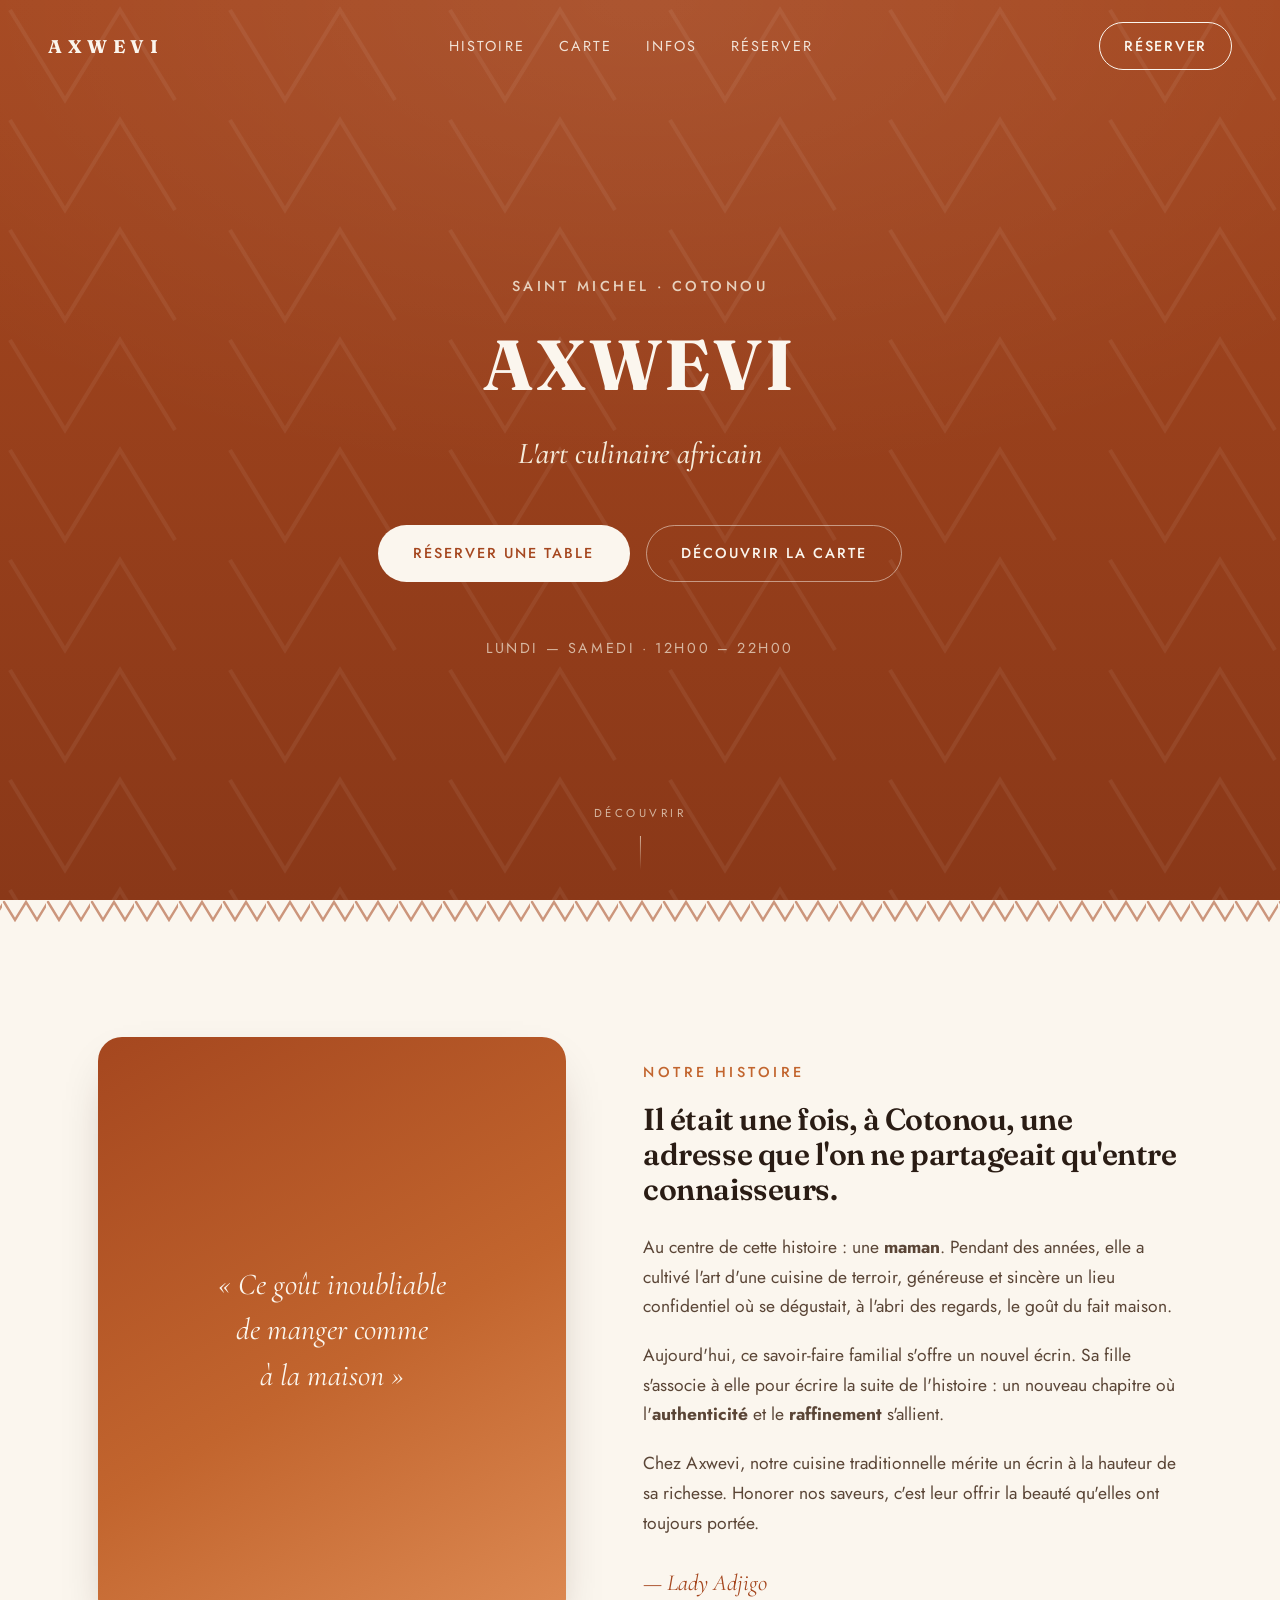
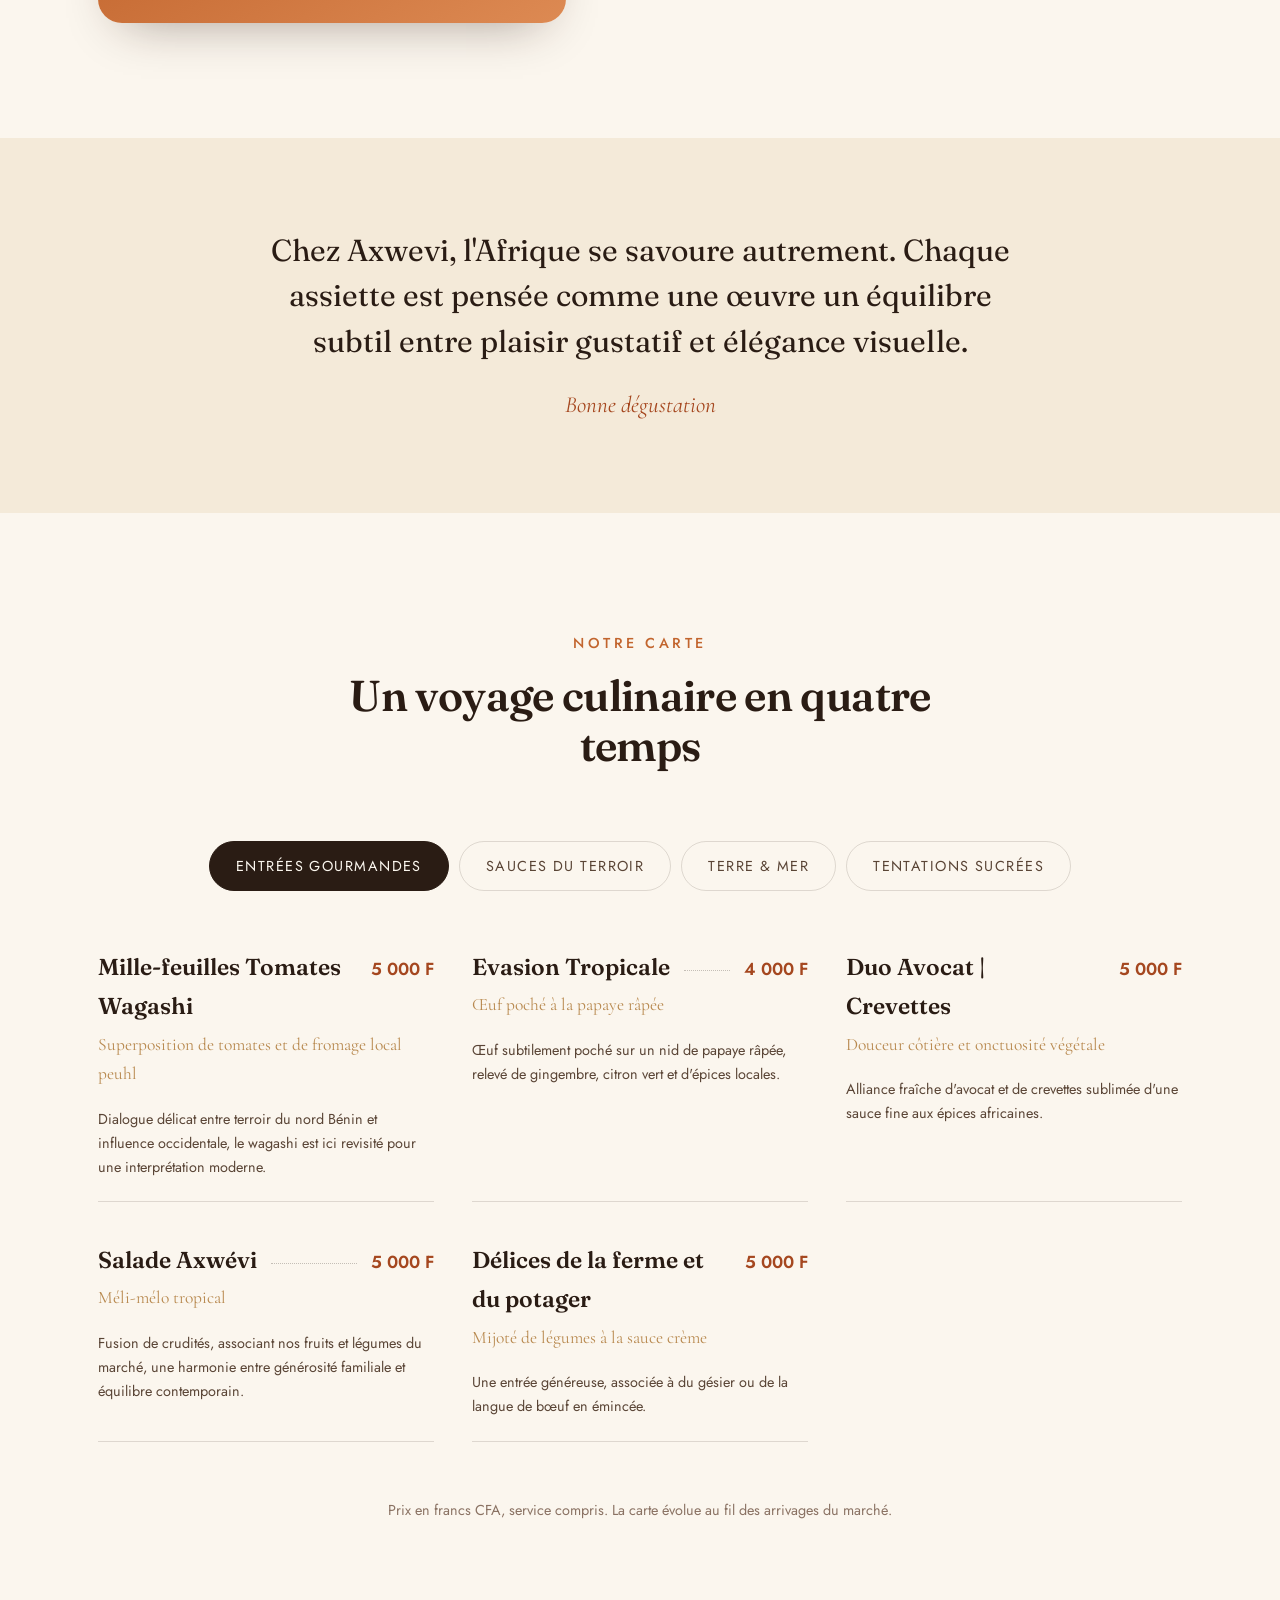
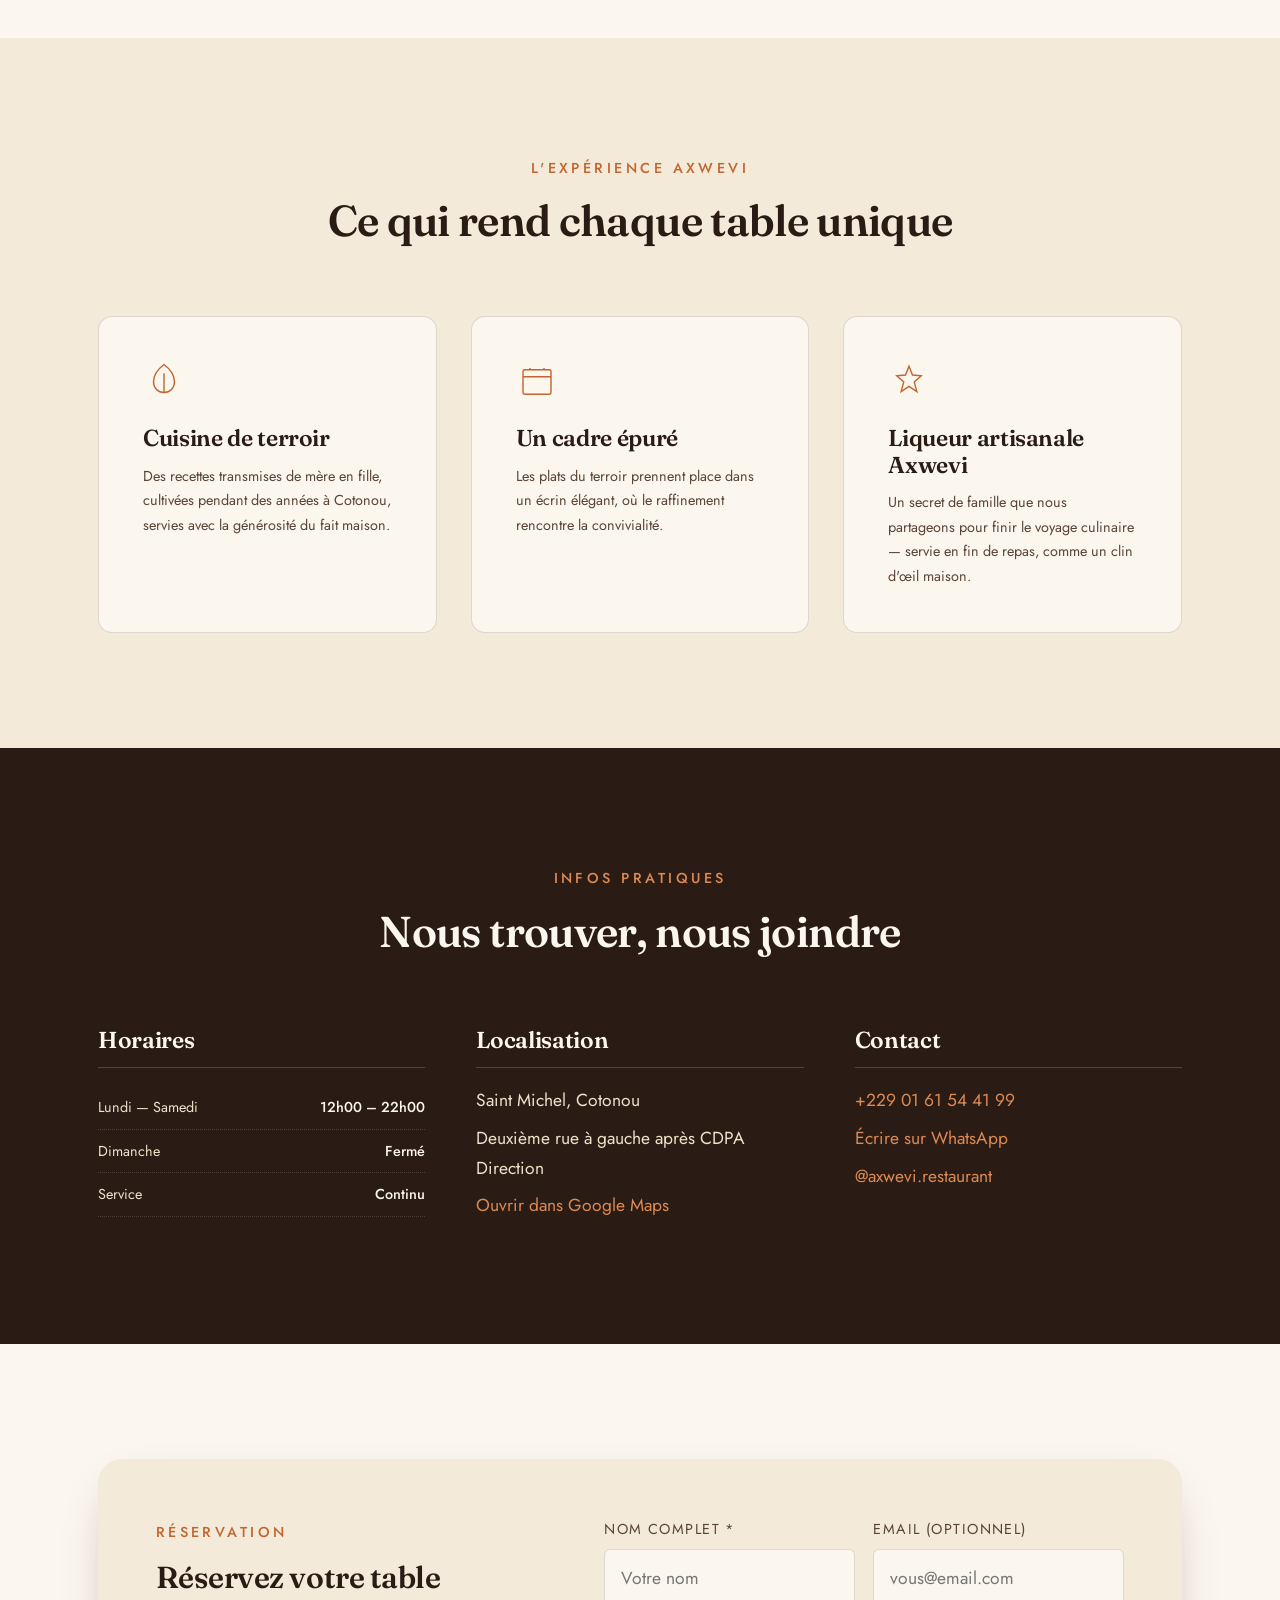
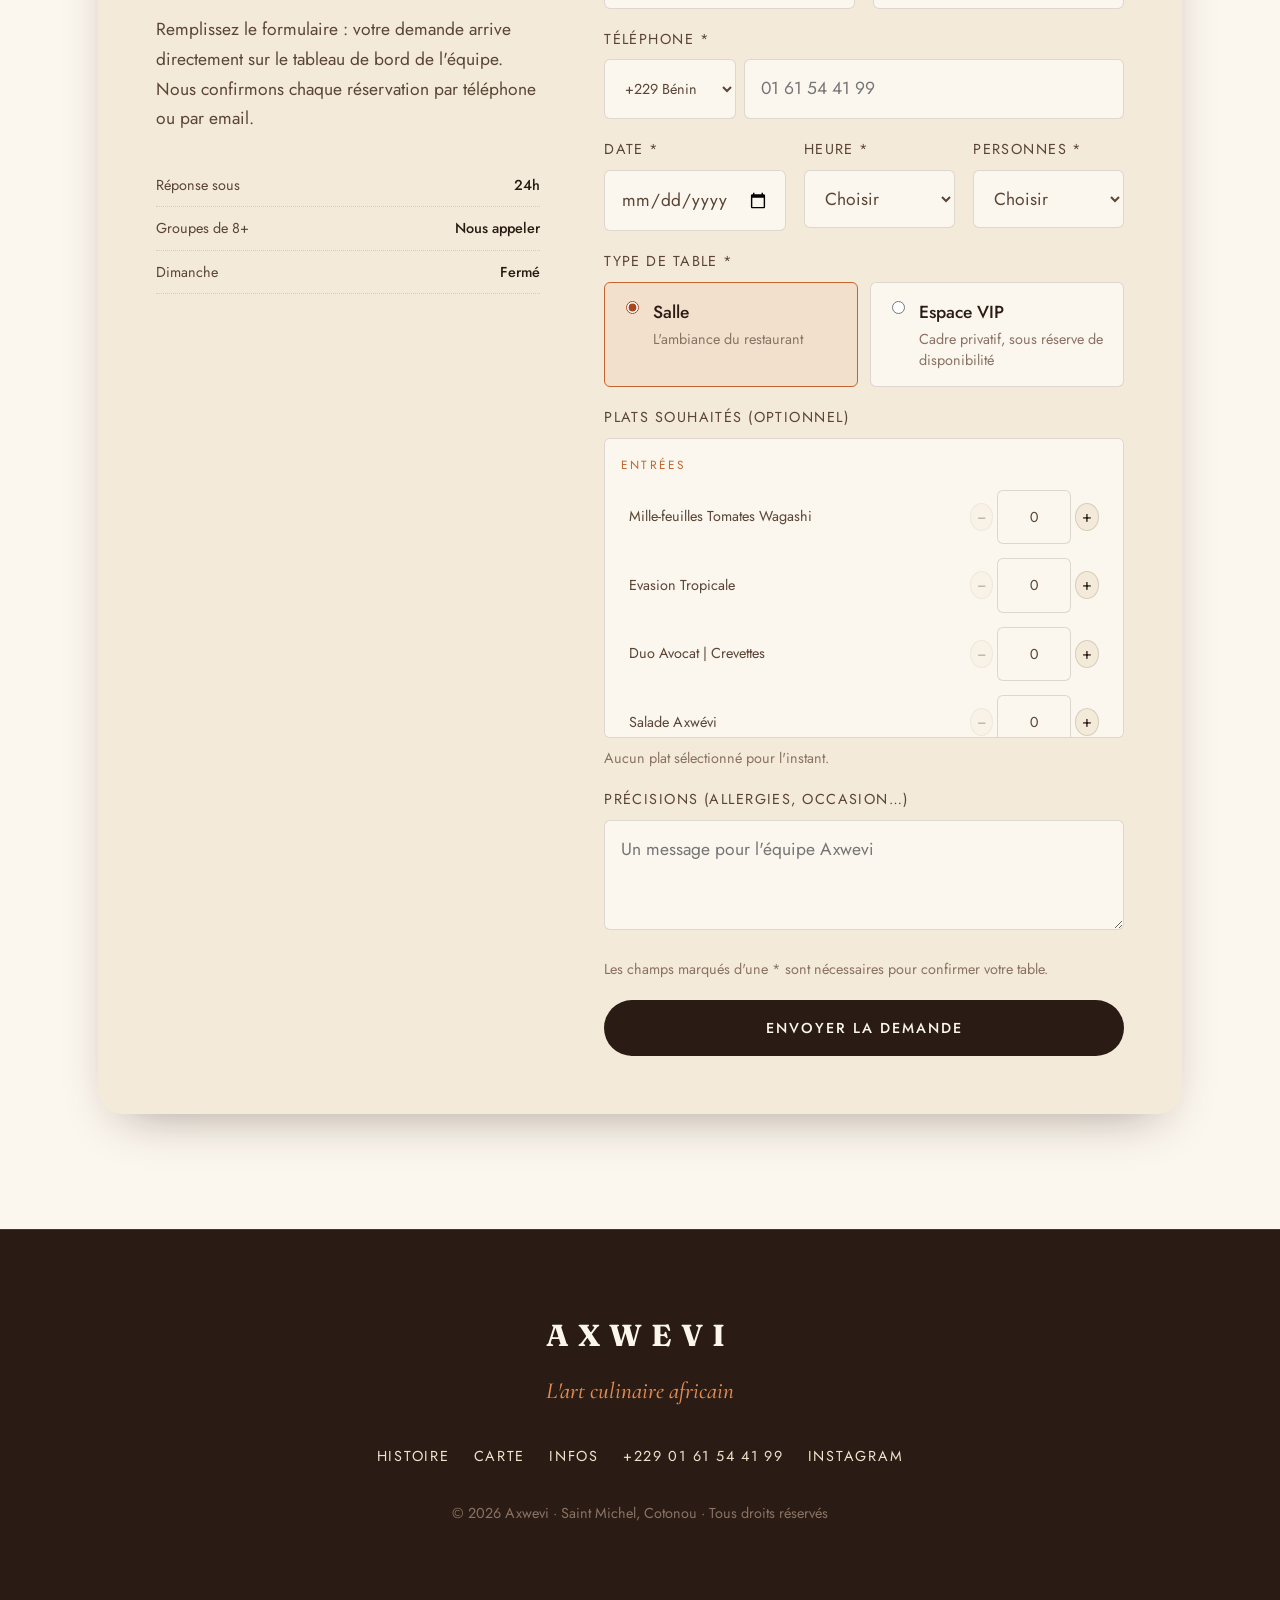
==== index.html @ 0f414a46 "Met le telephone en evidence sur chaque fiche Le numero etait une cellule parmi six dans la grille d" ====
<!DOCTYPE html>
<html lang="fr">
<head>
<meta charset="UTF-8">
<meta name="viewport" content="width=device-width, initial-scale=1">

<title>AXWEVI — L'art culinaire africain | Restaurant à Cotonou</title>
<meta name="description" content="AXWEVI, restaurant à Saint Michel, Cotonou. Cuisine traditionnelle béninoise revisitée dans un écrin épuré et élégant. Réservez votre table en ligne.">
<meta name="theme-color" content="#a5471f">
<link rel="canonical" href="https://madboy229.github.io/Axwevi/">

<!-- Partage sur les réseaux et messageries -->
<meta property="og:type" content="restaurant">
<meta property="og:locale" content="fr_FR">
<meta property="og:site_name" content="Axwevi">
<meta property="og:title" content="AXWEVI — L'art culinaire africain">
<meta property="og:description" content="Cuisine traditionnelle béninoise revisitée. Saint Michel, Cotonou. Réservez votre table.">
<meta property="og:url" content="https://madboy229.github.io/Axwevi/">
<meta name="twitter:card" content="summary_large_image">

<link rel="icon" href="data:image/svg+xml,<svg xmlns='http://www.w3.org/2000/svg' viewBox='0 0 32 32'><rect width='32' height='32' rx='7' fill='%23a5471f'/><text x='16' y='23' font-family='Georgia,serif' font-size='19' font-weight='700' fill='%23f4ead9' text-anchor='middle'>A</text></svg>">

<link rel="preconnect" href="https://fonts.googleapis.com">
<link rel="preconnect" href="https://fonts.gstatic.com" crossorigin>
<link href="https://fonts.googleapis.com/css2?family=Fraunces:ital,opsz,wght@0,9..144,400;0,9..144,500;0,9..144,600;0,9..144,700;1,9..144,500&family=Cormorant+Garamond:ital,wght@1,500&family=Jost:wght@400;500;600&display=swap" rel="stylesheet">

<link rel="stylesheet" href="assets/css/tokens.css?v=20260924c">
<link rel="stylesheet" href="assets/css/site.css?v=20260924c">

<!-- Fiche établissement pour Google -->
<script type="application/ld+json">
{
  "@context": "https://schema.org",
  "@type": "Restaurant",
  "name": "Axwevi",
  "description": "Cuisine traditionnelle béninoise revisitée dans un écrin épuré et élégant.",
  "servesCuisine": ["Béninoise", "Africaine"],
  "priceRange": "2000-10000 XOF",
  "currenciesAccepted": "XOF",
  "address": {
    "@type": "PostalAddress",
    "streetAddress": "Saint Michel, deuxième rue à gauche après CDPA Direction",
    "addressLocality": "Cotonou",
    "addressCountry": "BJ"
  },
  "geo": {
    "@type": "GeoCoordinates",
    "latitude": 6.3694004,
    "longitude": 2.4228921
  },
  "hasMap": "https://www.google.com/maps/place/Axwevi/@6.3694004,2.4228921,17z",
  "telephone": "+2290161544199",
  "url": "https://madboy229.github.io/Axwevi/",
  "sameAs": ["https://www.instagram.com/axwevi.restaurant/"],
  "openingHoursSpecification": [{
    "@type": "OpeningHoursSpecification",
    "dayOfWeek": ["Monday", "Tuesday", "Wednesday", "Thursday", "Friday", "Saturday"],
    "opens": "12:00",
    "closes": "22:00"
  }],
  "acceptsReservations": "True"
}
</script>
</head>
<body>

<a class="skip-link" href="#main">Aller au contenu</a>

<nav class="nav" id="nav">
  <a class="nav__mark" href="#top" aria-label="Axwevi, retour en haut">AXWEVI</a>

  <ul class="nav__links" id="navLinks">
    <li><a href="#histoire">Histoire</a></li>
    <li><a href="#menu">Carte</a></li>
    <li><a href="#infos">Infos</a></li>
    <li><a href="#reserver">Réserver</a></li>
  </ul>

  <a class="btn nav__cta" href="#reserver">Réserver</a>

  <button class="nav__burger" id="navBurger" type="button"
          aria-expanded="false" aria-controls="navLinks" aria-label="Ouvrir le menu">
    <span></span>
  </button>

  <!-- Voile : toucher à côté du menu le referme -->
  <div class="nav__scrim" id="navScrim"></div>
</nav>

<header class="hero" id="top">
  <p class="eyebrow hero__eyebrow">Saint Michel · Cotonou</p>
  <h1 class="hero__title">Axwevi</h1>
  <p class="hero__tagline script">L'art culinaire africain</p>

  <div class="hero__cta-row">
    <a href="#reserver" class="btn btn--solid">Réserver une table</a>
    <a href="#menu" class="btn btn--ghost">Découvrir la carte</a>
  </div>

  <p class="hero__meta">Lundi — Samedi · 12h00 – 22h00</p>
  <div class="hero__scroll" aria-hidden="true">Découvrir</div>
</header>

<div class="motif" aria-hidden="true"></div>

<main id="main">

  <!-- ====================== HISTOIRE ====================== -->
  <section class="story" id="histoire">
    <div class="wrap">
      <div class="story__grid">
        <div class="story__mark reveal">
          <span>« Ce goût inoubliable<br>de manger comme<br>à la maison »</span>
        </div>
        <div class="story__text reveal">
          <p class="eyebrow">Notre histoire</p>
          <h2>Il était une fois, à Cotonou, une adresse que l'on ne partageait qu'entre connaisseurs.</h2>
          <p>Au centre de cette histoire : une <strong>maman</strong>. Pendant des années, elle a cultivé l'art d'une cuisine de terroir, généreuse et sincère un lieu confidentiel où se dégustait, à l'abri des regards, le goût du fait maison.</p>
          <p>Aujourd'hui, ce savoir-faire familial s'offre un nouvel écrin. Sa fille s'associe à elle pour écrire la suite de l'histoire : un nouveau chapitre où l'<strong>authenticité</strong> et le <strong>raffinement</strong> s'allient.</p>
          <p>Chez Axwevi, notre cuisine traditionnelle mérite un écrin à la hauteur de sa richesse. Honorer nos saveurs, c'est leur offrir la beauté qu'elles ont toujours portée.</p>
          <p class="story__sign">— Lady Adjigo</p>
        </div>
      </div>
    </div>
  </section>

  <!-- ====================== CITATION ====================== -->
  <div class="quote">
    <div class="wrap">
      <blockquote class="reveal">
        Chez Axwevi, l'Afrique se savoure autrement. Chaque assiette est pensée comme une œuvre un équilibre subtil entre plaisir gustatif et élégance visuelle.
        <cite>Bonne dégustation</cite>
      </blockquote>
    </div>
  </div>

  <!-- ====================== CARTE ====================== -->
  <section class="menu" id="menu">
    <div class="wrap">
      <div class="section-head reveal">
        <span class="eyebrow">Notre carte</span>
        <h2>Un voyage culinaire en quatre temps</h2>
      </div>

      <div class="tabs" role="tablist" aria-label="Catégories de la carte">
        <button class="tab" role="tab" id="tab-entrees" type="button"
                aria-controls="panel-entrees" aria-selected="true">Entrées gourmandes</button>
        <button class="tab" role="tab" id="tab-sauces" type="button"
                aria-controls="panel-sauces" aria-selected="false" tabindex="-1">Sauces du terroir</button>
        <button class="tab" role="tab" id="tab-terre-mer" type="button"
                aria-controls="panel-terre-mer" aria-selected="false" tabindex="-1">Terre &amp; Mer</button>
        <button class="tab" role="tab" id="tab-desserts" type="button"
                aria-controls="panel-desserts" aria-selected="false" tabindex="-1">Tentations sucrées</button>
      </div>

      <!-- Entrées -->
      <div class="menu-panel" id="panel-entrees" role="tabpanel"
           aria-labelledby="tab-entrees" data-category="Entrées" tabindex="0">
        <div class="dish-list">
          <article class="dish">
            <div class="dish__head">
              <span class="dish__name">Mille-feuilles Tomates Wagashi</span>
              <span class="dish__dots" aria-hidden="true"></span>
              <span class="dish__price">5 000 F</span>
            </div>
            <p class="dish__sub">Superposition de tomates et de fromage local peuhl</p>
            <p class="dish__desc">Dialogue délicat entre terroir du nord Bénin et influence occidentale, le wagashi est ici revisité pour une interprétation moderne.</p>
          </article>

          <article class="dish">
            <div class="dish__head">
              <span class="dish__name">Evasion Tropicale</span>
              <span class="dish__dots" aria-hidden="true"></span>
              <span class="dish__price">4 000 F</span>
            </div>
            <p class="dish__sub">Œuf poché à la papaye râpée</p>
            <p class="dish__desc">Œuf subtilement poché sur un nid de papaye râpée, relevé de gingembre, citron vert et d'épices locales.</p>
          </article>

          <article class="dish">
            <div class="dish__head">
              <span class="dish__name">Duo Avocat | Crevettes</span>
              <span class="dish__dots" aria-hidden="true"></span>
              <span class="dish__price">5 000 F</span>
            </div>
            <p class="dish__sub">Douceur côtière et onctuosité végétale</p>
            <p class="dish__desc">Alliance fraîche d'avocat et de crevettes sublimée d'une sauce fine aux épices africaines.</p>
          </article>

          <article class="dish">
            <div class="dish__head">
              <span class="dish__name">Salade Axwévi</span>
              <span class="dish__dots" aria-hidden="true"></span>
              <span class="dish__price">5 000 F</span>
            </div>
            <p class="dish__sub">Méli-mélo tropical</p>
            <p class="dish__desc">Fusion de crudités, associant nos fruits et légumes du marché, une harmonie entre générosité familiale et équilibre contemporain.</p>
          </article>

          <article class="dish">
            <div class="dish__head">
              <span class="dish__name">Délices de la ferme et du potager</span>
              <span class="dish__dots" aria-hidden="true"></span>
              <span class="dish__price">5 000 F</span>
            </div>
            <p class="dish__sub">Mijoté de légumes à la sauce crème</p>
            <p class="dish__desc">Une entrée généreuse, associée à du gésier ou de la langue de bœuf en émincée.</p>
          </article>
        </div>
      </div>

      <!-- Sauces du terroir -->
      <div class="menu-panel" id="panel-sauces" role="tabpanel"
           aria-labelledby="tab-sauces" data-category="Sauces du terroir" tabindex="0" hidden>
        <div class="dish-list">
          <article class="dish">
            <div class="dish__head">
              <span class="dish__name">Chiffonnade Princière</span>
              <span class="dish__dots" aria-hidden="true"></span>
              <span class="dish__price">8 000 F</span>
            </div>
            <p class="dish__sub">Gbékui · Amanvivè · Man gnignan · Tchayo</p>
            <p class="dish__desc">Expression végétale ancestrale, élégante et légère des sauces feuilles béninoises.</p>
          </article>

          <article class="dish">
            <div class="dish__head">
              <span class="dish__name">Evasion Ethnique</span>
              <span class="dish__dots" aria-hidden="true"></span>
              <span class="dish__price">8 000 F</span>
            </div>
            <p class="dish__sub">Fétri · Atokú · Adémin</p>
            <p class="dish__desc">Sauces traditionnelles des marmites Mina.</p>
          </article>

          <article class="dish">
            <div class="dish__head">
              <span class="dish__name">Obêkaka</span>
              <span class="dish__dots" aria-hidden="true"></span>
              <span class="dish__price">8 000 F</span>
            </div>
            <p class="dish__sub">Sauce de pistache torréfiée</p>
            <p class="dish__desc">Héritage culinaire du Nord Bénin.</p>
          </article>

          <article class="dish">
            <div class="dish__head">
              <span class="dish__name">Sauce Graine | Arachide | Claire</span>
              <span class="dish__dots" aria-hidden="true"></span>
              <span class="dish__price">8 000 F</span>
            </div>
            <p class="dish__sub">Sauces emblématiques identitaires</p>
            <p class="dish__desc">Piliers des cuisines d'Afrique de l'Ouest, riches et indissociables de la mémoire collective.</p>
          </article>

          <article class="dish">
            <div class="dish__head">
              <span class="dish__name">Monyo</span>
              <span class="dish__dots" aria-hidden="true"></span>
              <span class="dish__price">8 000 F</span>
            </div>
            <p class="dish__sub">Un classique épicé à l'africaine</p>
            <p class="dish__desc">Une composition raffinée de tomates et d'oignons, entre acidité, herbes et vivacité.</p>
          </article>

          <article class="dish">
            <div class="dish__head">
              <span class="dish__name">Gbolan Dessi | Lanvi Dessi</span>
              <span class="dish__dots" aria-hidden="true"></span>
              <span class="dish__price">8 000 F</span>
            </div>
            <p class="dish__sub">Sauces tomates des marmites du continent</p>
            <p class="dish__desc">Appréciées en viande ou en poisson.</p>
          </article>

          <article class="dish" data-no-pick>
            <div class="dish__head">
              <span class="dish__name">Accompagnements</span>
              <span class="dish__dots" aria-hidden="true"></span>
              <span class="dish__price">2 000 F</span>
            </div>
            <p class="dish__sub">Riz · Couscous · Frites · Aloco · Pâtes · Attieke · Igname pilée · Akassa · Télibô · Amiyo · Agbeli</p>
          </article>
        </div>
      </div>

      <!-- Terre & Mer -->
      <div class="menu-panel" id="panel-terre-mer" role="tabpanel"
           aria-labelledby="tab-terre-mer" data-category="Terre &amp; Mer" tabindex="0" hidden>
        <div class="dish-list">
          <article class="dish">
            <div class="dish__head">
              <span class="dish__name">Trésor aux deux tubercules</span>
              <span class="dish__dots" aria-hidden="true"></span>
              <span class="dish__price">8 000 F</span>
            </div>
            <p class="dish__sub">Accord entre la patate douce et la pomme de terre</p>
            <p class="dish__desc">Une purée onctueuse servie avec une pièce de langue de bœuf généreuse, subtilement relevée de nos épices africaines.</p>
          </article>

          <article class="dish">
            <div class="dish__head">
              <span class="dish__name">Agneau Royal</span>
              <span class="dish__dots" aria-hidden="true"></span>
              <span class="dish__price">10 000 F</span>
            </div>
            <p class="dish__sub">Une viande noble revisitée à l'africaine</p>
            <p class="dish__desc">L'accompagnement est au choix.</p>
          </article>

          <article class="dish">
            <div class="dish__head">
              <span class="dish__name">La volaille cotonoise</span>
              <span class="dish__dots" aria-hidden="true"></span>
              <span class="dish__price">8 000 F</span>
            </div>
            <p class="dish__sub">L'incontournable poulet bicyclette</p>
            <p class="dish__desc">Plaisir populaire assumé, notre poulet traditionnel servi à la braise et aux épices africaines, accompagné de nos allumettes de pommes de terre.</p>
          </article>

          <article class="dish">
            <div class="dish__head">
              <span class="dish__name">Braise Océane</span>
              <span class="dish__dots" aria-hidden="true"></span>
              <span class="dish__price">8 000 F</span>
            </div>
            <p class="dish__sub">Carpe · Bar · Dorade · Sole</p>
            <p class="dish__desc">Une sélection de poisson de nos mers et de nos rivières, à la braise ou en papillote, à la convenance de vos papilles.</p>
          </article>

          <article class="dish">
            <div class="dish__head">
              <span class="dish__name">Linguine de légumes</span>
              <span class="dish__dots" aria-hidden="true"></span>
              <span class="dish__price">10 000 F</span>
            </div>
            <p class="dish__sub">Pâtes au choix et gambas de l'Atlantique</p>
            <p class="dish__desc">Une rencontre entre influences méditerranéennes et sélections de nos mers africaines.</p>
          </article>

          <article class="dish">
            <div class="dish__head">
              <span class="dish__name">Pavé d'eau douce</span>
              <span class="dish__dots" aria-hidden="true"></span>
              <span class="dish__price">8 000 F</span>
            </div>
            <p class="dish__sub">Darne de poisson en cuisine afro-fusion</p>
            <p class="dish__desc">Pièce de poisson généreusement sélectionnée, accompagnée d'un riz parfumé à la citronnelle et d'un velouté au coco.</p>
          </article>
        </div>
      </div>

      <!-- Tentations sucrées -->
      <div class="menu-panel" id="panel-desserts" role="tabpanel"
           aria-labelledby="tab-desserts" data-category="Tentations sucrées" tabindex="0" hidden>
        <div class="dish-list">
          <article class="dish">
            <div class="dish__head">
              <span class="dish__name">Caviar du Nord</span>
              <span class="dish__dots" aria-hidden="true"></span>
              <span class="dish__price">3 000 F</span>
            </div>
            <p class="dish__sub">Clin d'œil audacieux à nos perles peules</p>
            <p class="dish__desc">Couscous de mil délicatement fermenté, onctueux et parfumé. Un dessert africain traditionnel revisité.</p>
          </article>

          <article class="dish">
            <div class="dish__head">
              <span class="dish__name">Tendresse Givrée</span>
              <span class="dish__dots" aria-hidden="true"></span>
              <span class="dish__price">3 000 F</span>
            </div>
            <p class="dish__sub">Glace coco · Manioc · Vanille</p>
            <p class="dish__desc">Final délicat pensé comme une caresse en fin de repas.</p>
          </article>

          <article class="dish">
            <div class="dish__head">
              <span class="dish__name">Gourmandise Fruitée</span>
              <span class="dish__dots" aria-hidden="true"></span>
              <span class="dish__price">3 000 F</span>
            </div>
            <p class="dish__sub">Crémeux maison</p>
            <p class="dish__desc">Yaourt traditionnel « akpan » inspiré d'un savoir-faire familial, servi sur un lit de fruits de saison, pour retomber en enfance.</p>
          </article>

          <article class="dish">
            <div class="dish__head">
              <span class="dish__name">Crumble</span>
              <span class="dish__dots" aria-hidden="true"></span>
              <span class="dish__price">3 500 F</span>
            </div>
            <p class="dish__sub">Sablé croustillant aux pommes</p>
            <p class="dish__desc">Interprétation chaleureuse du dessert anglais.</p>
          </article>

          <article class="dish" data-no-pick>
            <div class="dish__head">
              <span class="dish__name">Café · Thé · Infusions · Citronnelle</span>
              <span class="dish__dots" aria-hidden="true"></span>
              <span class="dish__price">3 500 F</span>
            </div>
          </article>
        </div>
      </div>

      <p class="menu__note">Prix en francs CFA, service compris. La carte évolue au fil des arrivages du marché.</p>
    </div>
  </section>

  <!-- ====================== SIGNATURES ====================== -->
  <section class="signatures">
    <div class="wrap">
      <div class="section-head reveal">
        <span class="eyebrow">L'expérience Axwevi</span>
        <h2>Ce qui rend chaque table unique</h2>
      </div>
      <div class="sig-grid">
        <div class="sig-card reveal">
          <svg class="sig-card__icon" viewBox="0 0 48 48" fill="none" stroke="currentColor" stroke-width="1.6" aria-hidden="true"><path d="M24 4c8 6 12 13 12 20a12 12 0 1 1-24 0c0-7 4-14 12-20Z"/><path d="M24 14v22"/></svg>
          <h3>Cuisine de terroir</h3>
          <p>Des recettes transmises de mère en fille, cultivées pendant des années à Cotonou, servies avec la générosité du fait maison.</p>
        </div>
        <div class="sig-card reveal">
          <svg class="sig-card__icon" viewBox="0 0 48 48" fill="none" stroke="currentColor" stroke-width="1.6" aria-hidden="true"><rect x="8" y="10" width="32" height="28" rx="2"/><path d="M8 18h32M16 10v-2M32 10v-2"/></svg>
          <h3>Un cadre épuré</h3>
          <p>Les plats du terroir prennent place dans un écrin élégant, où le raffinement rencontre la convivialité.</p>
        </div>
        <div class="sig-card reveal">
          <svg class="sig-card__icon" viewBox="0 0 48 48" fill="none" stroke="currentColor" stroke-width="1.6" aria-hidden="true"><path d="M24 6l4 10 10 1-8 7 3 11-9-6-9 6 3-11-8-7 10-1z"/></svg>
          <h3>Liqueur artisanale Axwevi</h3>
          <p>Un secret de famille que nous partageons pour finir le voyage culinaire — servie en fin de repas, comme un clin d'œil maison.</p>
        </div>
      </div>
    </div>
  </section>

  <!-- ====================== INFOS ====================== -->
  <section class="infos" id="infos">
    <div class="wrap">
      <div class="section-head reveal">
        <span class="eyebrow">Infos pratiques</span>
        <h2>Nous trouver, nous joindre</h2>
      </div>
      <div class="infos-grid">
        <div class="infos-col reveal">
          <h3>Horaires</h3>
          <div class="infos-row"><span>Lundi — Samedi</span><span>12h00 – 22h00</span></div>
          <div class="infos-row"><span>Dimanche</span><span>Fermé</span></div>
          <div class="infos-row"><span>Service</span><span>Continu</span></div>
        </div>
        <div class="infos-col reveal">
          <h3>Localisation</h3>
          <p>Saint Michel, Cotonou</p>
          <p>Deuxième rue à gauche après CDPA Direction</p>
          <p><a href="https://www.google.com/maps/place/Axwevi/@6.3694004,2.4228921,17z" target="_blank" rel="noopener">Ouvrir dans Google Maps</a></p>
        </div>
        <div class="infos-col reveal">
          <h3>Contact</h3>
          <p><a href="tel:+2290161544199">+229 01 61 54 41 99</a></p>
          <p><a href="https://wa.me/2290161544199" target="_blank" rel="noopener">Écrire sur WhatsApp</a></p>
          <p><a href="https://www.instagram.com/axwevi.restaurant/" target="_blank" rel="noopener">@axwevi.restaurant</a></p>
        </div>
      </div>
    </div>
  </section>

  <!-- ====================== RÉSERVATION ====================== -->
  <section class="reserve" id="reserver">
    <div class="wrap">
      <div class="reserve__panel reveal">
        <div class="reserve__top">
          <div class="reserve__intro">
            <span class="eyebrow">Réservation</span>
            <h2>Réservez votre table</h2>
            <p>Remplissez le formulaire : votre demande arrive directement sur le tableau de bord de l'équipe. Nous confirmons chaque réservation par téléphone ou par email.</p>
            <div style="margin-top:30px;">
              <div class="infos-row"><span>Réponse sous</span><span>24h</span></div>
              <div class="infos-row"><span>Groupes de 8+</span><span>Nous appeler</span></div>
              <div class="infos-row"><span>Dimanche</span><span>Fermé</span></div>
            </div>
          </div>

          <form class="reserve-form" id="reserveForm" novalidate>
            <div class="form-row">
              <div class="field">
                <label for="fname">Nom complet *</label>
                <input type="text" id="fname" name="fname" placeholder="Votre nom"
                       autocomplete="name" required aria-describedby="err-fname">
                <p class="field__error" id="err-fname"></p>
              </div>
              <div class="field">
                <label for="femail">Email (optionnel)</label>
                <input type="email" id="femail" name="femail" placeholder="vous@email.com"
                       autocomplete="email" aria-describedby="err-femail">
                <p class="field__error" id="err-femail"></p>
              </div>
            </div>

            <div class="form-row form-row--phone">
              <div class="field">
                <label for="fphone">Téléphone *</label>
                <div class="phone">
                  <!-- Indicatifs remplis par site.js, Bénin en premier -->
                  <label class="visually-hidden" for="fdial">Indicatif du pays</label>
                  <select class="phone__dial" id="fdial" name="fdial"></select>
                  <input type="tel" id="fphone" name="fphone" placeholder="01 61 54 41 99"
                         autocomplete="tel-national" inputmode="tel"
                         required aria-describedby="err-fphone">
                </div>
                <p class="field__error" id="err-fphone"></p>
              </div>
            </div>

            <div class="form-row form-row--three">
              <div class="field">
                <label for="fdate">Date *</label>
                <input type="date" id="fdate" name="fdate" required aria-describedby="err-fdate">
                <p class="field__error" id="err-fdate"></p>
              </div>
              <div class="field">
                <label for="ftime">Heure *</label>
                <!-- Créneaux générés par site.js d'après les horaires de config.js :
                     rien en dehors du service ne peut être sélectionné. -->
                <select id="ftime" name="ftime" required aria-describedby="err-ftime">
                  <option value="">Choisir</option>
                </select>
                <p class="field__error" id="err-ftime"></p>
              </div>
              <div class="field">
                <label for="fguests">Personnes *</label>
                <select id="fguests" name="fguests" required aria-describedby="err-fguests">
                  <option value="">Choisir</option>
                  <option>1</option><option>2</option><option>3</option><option>4</option>
                  <option>5</option><option>6</option><option>7</option><option>8+</option>
                </select>
                <p class="field__error" id="err-fguests"></p>
              </div>
            </div>

            <div class="field">
              <span class="field__label" id="vipLabel">Type de table *</span>
              <div class="choice" role="radiogroup" aria-labelledby="vipLabel">
                <label class="choice__item">
                  <input type="radio" name="fvip" value="Salle" checked>
                  <span class="choice__body">
                    <span class="choice__title">Salle</span>
                    <span class="choice__desc">L'ambiance du restaurant</span>
                  </span>
                </label>
                <label class="choice__item">
                  <input type="radio" name="fvip" value="VIP">
                  <span class="choice__body">
                    <span class="choice__title">Espace VIP</span>
                    <span class="choice__desc">Cadre privatif, sous réserve de disponibilité</span>
                  </span>
                </label>
              </div>
            </div>

            <div class="field">
              <span class="field__label" id="dishPickerLabel">Plats souhaités (optionnel)</span>
              <!-- Rempli par site.js à partir de la carte ci-dessus : une seule source de vérité -->
              <div class="dish-picker" id="dishPicker" role="group" aria-labelledby="dishPickerLabel"></div>
            </div>

            <div class="field">
              <label for="fmessage">Précisions (allergies, occasion…)</label>
              <textarea id="fmessage" name="fmessage" maxlength="700"
                        placeholder="Un message pour l'équipe Axwevi"></textarea>
            </div>

            <p class="form-note">Les champs marqués d'une * sont nécessaires pour confirmer votre table.</p>
            <button type="submit" class="btn btn--dark" id="submitBtn">Envoyer la demande</button>

            <div class="confirm" id="confirmBox" role="status" aria-live="polite"></div>
          </form>
        </div>
      </div>
    </div>
  </section>

</main>

<footer class="site-footer">
  <div class="wrap">
    <div class="foot-mark">AXWEVI</div>
    <div class="foot-tag script">L'art culinaire africain</div>
    <ul class="foot-links">
      <li><a href="#histoire">Histoire</a></li>
      <li><a href="#menu">Carte</a></li>
      <li><a href="#infos">Infos</a></li>
      <li><a href="tel:+2290161544199">+229 01 61 54 41 99</a></li>
      <li><a href="https://www.instagram.com/axwevi.restaurant/" target="_blank" rel="noopener">Instagram</a></li>
    </ul>
    <div class="foot-bottom">© <span id="year"></span> Axwevi · Saint Michel, Cotonou · Tous droits réservés</div>
  </div>
</footer>

<script src="assets/js/config.js?v=20260924c"></script>
<script src="assets/js/site.js?v=20260924c"></script>
</body>
</html>
---- assets/css/tokens.css ----
/* ==========================================================================
   AXWEVI — Design tokens, reset et primitives partagées
   Utilisé par site.css et admin.css. Modifier une couleur ici la change partout.
   ========================================================================== */

:root {
  /* --- Palette ---------------------------------------------------------- */
  --terracotta-900: #7d3315;
  --terracotta-700: #a5471f;
  --terracotta-500: #c2652e;
  --terracotta-300: #dd8a53;

  --cream-50:  #fbf6ee;
  --cream-100: #f4ead9;
  --cream-200: #efe2cb;

  --ink-900: #2a1c14;
  --ink-600: #5a4536;
  --ink-400: #8a7263;

  --gold: #b8894f;

  --ok:   #3f7d4e;
  --warn: #b1862c;
  --err:  #a5471f;

  --line: rgba(42, 28, 20, 0.14);
  --line-strong: rgba(42, 28, 20, 0.26);

  /* --- Typographie ------------------------------------------------------ */
  --font-display: 'Fraunces', Georgia, 'Times New Roman', serif;
  --font-body: 'Jost', -apple-system, BlinkMacSystemFont, 'Segoe UI', sans-serif;
  --font-script: 'Cormorant Garamond', Georgia, serif;

  /* Échelle fluide : se règle seule entre mobile et desktop */
  --step--1: clamp(0.82rem, 0.79rem + 0.15vw, 0.9rem);
  --step-0:  clamp(1rem, 0.96rem + 0.2vw, 1.09rem);
  --step-1:  clamp(1.2rem, 1.12rem + 0.4vw, 1.45rem);
  --step-2:  clamp(1.45rem, 1.3rem + 0.75vw, 1.95rem);
  --step-3:  clamp(1.8rem, 1.5rem + 1.5vw, 2.7rem);
  --step-4:  clamp(2.4rem, 1.7rem + 3.4vw, 4.6rem);

  /* --- Espacement et formes --------------------------------------------- */
  --wrap: 1180px;
  --gutter: clamp(20px, 5vw, 48px);
  --section-y: clamp(64px, 9vw, 130px);

  --radius-sm: 6px;
  --radius-md: 14px;
  --radius-lg: 24px;

  --shadow-sm: 0 4px 14px -8px rgba(42, 20, 10, 0.4);
  --shadow-md: 0 20px 50px -25px rgba(42, 20, 10, 0.45);
  --shadow-lg: 0 40px 90px -45px rgba(42, 20, 10, 0.55);

  --ease: cubic-bezier(0.22, 0.61, 0.36, 1);
  --dur: 0.45s;
}

/* --- Reset --------------------------------------------------------------- */

*, *::before, *::after { box-sizing: border-box; }

html {
  scroll-behavior: smooth;
  /* Décale les ancres pour qu'un titre ne passe pas sous la nav fixe */
  scroll-padding-top: 96px;
  -webkit-text-size-adjust: 100%;
}

body {
  margin: 0;
  font-family: var(--font-body);
  font-size: var(--step-0);
  line-height: 1.7;
  color: var(--ink-600);
  background: var(--cream-50);
  -webkit-font-smoothing: antialiased;
  text-rendering: optimizeLegibility;
  overflow-x: hidden;
}

h1, h2, h3, h4 {
  font-family: var(--font-display);
  color: var(--ink-900);
  font-weight: 600;
  line-height: 1.15;
  margin: 0;
  letter-spacing: -0.015em;
}

p { margin: 0 0 1.1em; }
p:last-child { margin-bottom: 0; }

img, svg { display: block; max-width: 100%; }

a { color: inherit; }

button, input, select, textarea {
  font: inherit;
  color: inherit;
}

button { cursor: pointer; }

/* --- Accessibilité ------------------------------------------------------- */

:focus-visible {
  outline: 2px solid var(--terracotta-500);
  outline-offset: 3px;
  border-radius: 2px;
}

.skip-link {
  position: absolute;
  left: 50%;
  top: 8px;
  transform: translate(-50%, -150%);
  z-index: 200;
  background: var(--ink-900);
  color: var(--cream-50);
  padding: 12px 22px;
  border-radius: var(--radius-sm);
  text-decoration: none;
  transition: transform 0.2s var(--ease);
}
.skip-link:focus { transform: translate(-50%, 0); }

.visually-hidden {
  position: absolute !important;
  width: 1px; height: 1px;
  padding: 0; margin: -1px;
  overflow: hidden;
  clip: rect(0 0 0 0);
  white-space: nowrap;
  border: 0;
}

/* --- Primitives ---------------------------------------------------------- */

.wrap {
  width: 100%;
  max-width: var(--wrap);
  margin-inline: auto;
  padding-inline: var(--gutter);
}

.eyebrow {
  display: inline-block;
  font-size: var(--step--1);
  font-weight: 500;
  letter-spacing: 0.24em;
  text-transform: uppercase;
  color: var(--terracotta-500);
  margin: 0;
}

.script {
  font-family: var(--font-script);
  font-style: italic;
  font-weight: 500;
}

.section-head {
  text-align: center;
  max-width: 640px;
  margin: 0 auto clamp(40px, 6vw, 70px);
}
.section-head h2 {
  font-size: var(--step-3);
  margin-top: 14px;
}
.section-head p { margin-top: 18px; }

.btn {
  display: inline-flex;
  align-items: center;
  justify-content: center;
  gap: 10px;
  padding: 15px 34px;
  border: 1px solid transparent;
  border-radius: 999px;
  font-size: var(--step--1);
  font-weight: 500;
  letter-spacing: 0.14em;
  text-transform: uppercase;
  text-decoration: none;
  transition: background var(--dur) var(--ease), color var(--dur) var(--ease),
              border-color var(--dur) var(--ease), transform 0.2s var(--ease);
}
.btn:hover { transform: translateY(-2px); }
.btn:active { transform: translateY(0); }
.btn[disabled] { opacity: 0.55; cursor: not-allowed; transform: none; }

.btn--solid {
  background: var(--terracotta-700);
  color: var(--cream-50);
}
.btn--solid:hover { background: var(--terracotta-900); }

.btn--ghost {
  border-color: currentColor;
  color: var(--ink-900);
}
.btn--ghost:hover { background: var(--ink-900); color: var(--cream-50); }

.btn--dark {
  background: var(--ink-900);
  color: var(--cream-50);
  width: 100%;
}
.btn--dark:hover { background: #3d291d; }

/* --- Motif décoratif ----------------------------------------------------- */

/* Frise de chevrons, écho du motif du hero */
.motif {
  height: 22px;
  width: 100%;
  background-image: url("data:image/svg+xml,%3Csvg xmlns='http://www.w3.org/2000/svg' width='44' height='22' viewBox='0 0 44 22'%3E%3Cpath d='M2 2 L13 20 L24 2 L35 20 L46 2' stroke='%23a5471f' stroke-width='2.4' fill='none' stroke-linecap='round'/%3E%3C/svg%3E");
  background-size: 44px 22px;
  background-repeat: repeat-x;
  background-position: center;
  opacity: 0.55;
}

/* --- Révélation au défilement -------------------------------------------- */

.reveal {
  opacity: 0;
  transform: translateY(26px);
  transition: opacity 0.8s var(--ease), transform 0.8s var(--ease);
}
.reveal.is-visible { opacity: 1; transform: none; }

@media (prefers-reduced-motion: reduce) {
  html { scroll-behavior: auto; }
  *, *::before, *::after {
    animation-duration: 0.01ms !important;
    animation-iteration-count: 1 !important;
    transition-duration: 0.01ms !important;
  }
  .reveal { opacity: 1; transform: none; }
}
---- assets/css/site.css ----
/* ==========================================================================
   AXWEVI — Styles de la page publique
   Dépend de tokens.css (à charger avant).
   ========================================================================== */

/* --- Navigation ---------------------------------------------------------- */

.nav {
  position: fixed;
  inset: 0 0 auto 0;
  z-index: 100;
  display: flex;
  align-items: center;
  justify-content: space-between;
  gap: 24px;
  padding: 22px var(--gutter);
  transition: background var(--dur) var(--ease), padding var(--dur) var(--ease),
              box-shadow var(--dur) var(--ease);
}
.nav.is-scrolled {
  background: rgba(251, 246, 238, 0.92);
  backdrop-filter: blur(14px);
  -webkit-backdrop-filter: blur(14px);
  padding-block: 14px;
  box-shadow: var(--shadow-sm);
}

/* Par-dessus le hero terracotta la navigation est crème ; une fois la page
   défilée, elle passe sur fond clair et reprend les teintes sombres. */
.nav__mark {
  font-family: var(--font-display);
  font-weight: 700;
  font-size: 1.15rem;
  letter-spacing: 0.3em;
  color: var(--cream-50);
  text-decoration: none;
  transition: color var(--dur) var(--ease);
}
.nav.is-scrolled .nav__mark { color: var(--ink-900); }

.nav__links {
  display: flex;
  gap: 34px;
  list-style: none;
  margin: 0;
  padding: 0;
}
.nav__links a {
  position: relative;
  font-size: var(--step--1);
  letter-spacing: 0.14em;
  text-transform: uppercase;
  text-decoration: none;
  color: var(--cream-50);
  opacity: 0.88;
  padding-block: 4px;
  transition: color var(--dur) var(--ease), opacity 0.2s var(--ease);
}
.nav__links a::after {
  content: "";
  position: absolute;
  left: 0;
  bottom: 0;
  width: 100%;
  height: 1px;
  background: currentColor;
  transform: scaleX(0);
  transform-origin: right;
  transition: transform var(--dur) var(--ease);
}
.nav__links a:hover { opacity: 1; }
.nav__links a:hover::after,
.nav__links a[aria-current="true"]::after {
  transform: scaleX(1);
  transform-origin: left;
}

.nav.is-scrolled .nav__links a { color: var(--ink-600); opacity: 1; }
.nav.is-scrolled .nav__links a:hover { color: var(--terracotta-700); }

.nav__cta {
  padding: 11px 24px;
  border: 1px solid var(--cream-50);
  border-radius: 999px;
  color: var(--cream-50);
  font-size: var(--step--1);
  font-weight: 500;
  letter-spacing: 0.12em;
  text-transform: uppercase;
  text-decoration: none;
  transition: background var(--dur) var(--ease), color var(--dur) var(--ease),
              border-color var(--dur) var(--ease);
}
.nav__cta:hover {
  background: var(--cream-50);
  color: var(--terracotta-700);
}
.nav.is-scrolled .nav__cta {
  border-color: var(--terracotta-700);
  color: var(--terracotta-700);
}
.nav.is-scrolled .nav__cta:hover {
  background: var(--terracotta-700);
  color: var(--cream-50);
}

/* Bouton burger — masqué au-dessus de 900px */
.nav__burger {
  display: none;
  width: 44px;
  height: 44px;
  align-items: center;
  justify-content: center;
  background: none;
  border: 1px solid rgba(251, 246, 238, 0.45);
  border-radius: 50%;
  transition: border-color var(--dur) var(--ease);
}
.nav.is-scrolled .nav__burger { border-color: var(--line); }

.nav__burger span {
  display: block;
  position: relative;
  width: 18px;
  height: 1.5px;
  background: var(--cream-50);
  transition: background 0.2s var(--ease);
}
.nav__burger span::before,
.nav__burger span::after {
  content: "";
  position: absolute;
  left: 0;
  width: 100%;
  height: 1.5px;
  background: var(--cream-50);
  transition: transform var(--dur) var(--ease), background 0.2s var(--ease);
}
.nav.is-scrolled .nav__burger span,
.nav.is-scrolled .nav__burger span::before,
.nav.is-scrolled .nav__burger span::after { background: var(--ink-900); }
.nav__burger span::before { top: -6px; }
.nav__burger span::after { top: 6px; }

/* Menu ouvert : la croix se détache sur le tiroir crème, quel que soit l'état
   de défilement. Le sélecteur porte .nav pour rester prioritaire sur les
   règles d'état défilé ci-dessus. */
.nav .nav__burger[aria-expanded="true"] {
  border-color: var(--line-strong);
}
.nav .nav__burger[aria-expanded="true"] span { background: transparent; }
.nav .nav__burger[aria-expanded="true"] span::before,
.nav .nav__burger[aria-expanded="true"] span::after {
  background: var(--ink-900);
}
.nav .nav__burger[aria-expanded="true"] span::before { transform: translateY(6px) rotate(45deg); }
.nav .nav__burger[aria-expanded="true"] span::after { transform: translateY(-6px) rotate(-45deg); }

/* --- Voile derrière le tiroir ------------------------------------------- */

.nav__scrim { display: none; }

@media (max-width: 900px) {
  .nav__scrim {
    display: block;
    position: fixed;
    inset: 0;
    z-index: 1;
    background: rgba(42, 28, 20, 0.5);
    opacity: 0;
    pointer-events: none;
    transition: opacity var(--dur) var(--ease);
  }
  .nav__scrim.is-visible {
    opacity: 1;
    pointer-events: auto;
  }
}

@media (max-width: 900px) {
  /* Ordre d'empilement explicite : le bouton reste au-dessus du tiroir,
     qui reste au-dessus du voile. */
  .nav__burger {
    display: flex;
    position: relative;
    z-index: 3;
  }
  .nav__cta { display: none; }

  .nav__links {
    position: fixed;
    inset: 0 0 0 auto;
    z-index: 2;
    width: min(320px, 82vw);
    flex-direction: column;
    justify-content: center;
    gap: 6px;
    padding: 40px;
    background: var(--cream-100);
    box-shadow: var(--shadow-lg);
    transform: translateX(100%);
    transition: transform var(--dur) var(--ease);
  }
  .nav__links.is-open { transform: none; }

  /* Le tiroir est sur fond crème : le texte y repasse en sombre */
  .nav .nav__links a,
  .nav.is-scrolled .nav__links a {
    display: block;
    font-size: var(--step-1);
    font-family: var(--font-display);
    text-transform: none;
    letter-spacing: 0;
    padding-block: 14px;
    color: var(--ink-900);
    opacity: 1;
    border-bottom: 1px solid var(--line);
  }
  .nav__links a::after { display: none; }
}

/* Verrou de défilement. `overflow: hidden` seul ne tient pas — la page
   continue de glisser derrière le menu. On fige le corps en position fixe et
   site.js mémorise puis restitue la position exacte à la fermeture. */
body.is-locked {
  position: fixed;
  left: 0;
  right: 0;
  width: 100%;
  overflow: hidden;
}

/* --- Hero ---------------------------------------------------------------- */

.hero {
  position: relative;
  min-height: 100svh;
  display: flex;
  flex-direction: column;
  align-items: center;
  justify-content: center;
  text-align: center;
  padding: 140px var(--gutter) 90px;
  background:
    radial-gradient(120% 90% at 50% 0%, rgba(255, 255, 255, 0.08), transparent 60%),
    linear-gradient(180deg, var(--terracotta-700) 0%, #8a3818 100%);
  overflow: hidden;
}

/* Chevrons inspirés des tissages ouest-africains, très discrets */
.hero::before {
  content: "";
  position: absolute;
  inset: 0;
  background-image: url("data:image/svg+xml,%3Csvg xmlns='http://www.w3.org/2000/svg' width='88' height='44' viewBox='0 0 88 44'%3E%3Cpath d='M4 4 L26 40 L48 4 L70 40' stroke='%23ffffff' stroke-width='1.6' fill='none' opacity='0.06'/%3E%3C/svg%3E");
  background-size: 220px 110px;
  pointer-events: none;
}

.hero > * { position: relative; z-index: 1; }

.hero__eyebrow {
  color: var(--cream-100);
  opacity: 0.85;
  margin-bottom: 26px;
}

.hero__title {
  font-size: var(--step-4);
  font-weight: 700;
  letter-spacing: 0.04em;
  text-transform: uppercase;
  color: var(--cream-50);
  margin: 0;
}

.hero__tagline {
  font-size: var(--step-2);
  color: var(--cream-100);
  margin: 22px 0 0;
}

/* Sur le terracotta, les boutons s'inversent */
.hero .btn--solid {
  background: var(--cream-50);
  color: var(--terracotta-700);
}
.hero .btn--solid:hover { background: var(--cream-100); }

.hero .btn--ghost {
  border-color: rgba(251, 246, 238, 0.5);
  color: var(--cream-50);
}
.hero .btn--ghost:hover {
  background: transparent;
  border-color: var(--cream-50);
  color: var(--cream-50);
}

.hero__cta-row {
  display: flex;
  flex-wrap: wrap;
  gap: 16px;
  justify-content: center;
  margin-top: 46px;
}

.hero__meta {
  margin-top: 54px;
  font-size: var(--step--1);
  letter-spacing: 0.18em;
  text-transform: uppercase;
  color: var(--cream-100);
  opacity: 0.7;
}

.hero__scroll {
  position: absolute;
  bottom: 30px;
  left: 50%;
  transform: translateX(-50%);
  font-size: 0.72rem;
  letter-spacing: 0.3em;
  text-transform: uppercase;
  color: var(--cream-100);
  opacity: 0.7;
}
.hero__scroll::after {
  content: "";
  display: block;
  width: 1px;
  height: 34px;
  margin: 12px auto 0;
  background: linear-gradient(var(--cream-100), transparent);
  animation: scroll-pulse 2.4s var(--ease) infinite;
}
@keyframes scroll-pulse {
  0%, 100% { opacity: 0.3; transform: scaleY(0.6); transform-origin: top; }
  50% { opacity: 1; transform: scaleY(1); transform-origin: top; }
}

/* --- Histoire ------------------------------------------------------------ */

.story {
  padding-block: var(--section-y);
  background: var(--cream-50);
}

.story__grid {
  display: grid;
  grid-template-columns: 1fr 1.15fr;
  gap: clamp(36px, 6vw, 84px);
  align-items: center;
}

.story__mark {
  display: flex;
  align-items: center;
  justify-content: center;
  aspect-ratio: 4 / 5;
  padding: 40px;
  border-radius: var(--radius-lg);
  background: linear-gradient(150deg, var(--terracotta-700), var(--terracotta-500) 55%, var(--terracotta-300));
  box-shadow: var(--shadow-md);
}
.story__mark span {
  font-family: var(--font-script);
  font-style: italic;
  font-size: var(--step-2);
  line-height: 1.5;
  color: var(--cream-50);
  text-align: center;
}

.story__text h2 {
  font-size: var(--step-2);
  margin: 16px 0 26px;
}
.story__sign {
  font-family: var(--font-script);
  font-style: italic;
  font-size: var(--step-1);
  color: var(--terracotta-700);
  margin-top: 26px;
}

@media (max-width: 820px) {
  .story__grid { grid-template-columns: 1fr; }
  .story__mark { aspect-ratio: 3 / 2; }
}

/* --- Citation ------------------------------------------------------------ */

.quote {
  padding-block: clamp(50px, 7vw, 90px);
  background: var(--cream-100);
  text-align: center;
}
.quote blockquote {
  max-width: 760px;
  margin: 0 auto;
  font-family: var(--font-display);
  font-size: var(--step-2);
  line-height: 1.5;
  color: var(--ink-900);
}
.quote cite {
  display: block;
  margin-top: 24px;
  font-family: var(--font-script);
  font-size: var(--step-1);
  color: var(--terracotta-700);
}

/* --- Menu ---------------------------------------------------------------- */

.menu {
  padding-block: var(--section-y);
  background: var(--cream-50);
}

.tabs {
  display: flex;
  flex-wrap: wrap;
  justify-content: center;
  gap: 10px;
  margin-bottom: clamp(36px, 5vw, 56px);
}
.tab {
  padding: 12px 26px;
  border: 1px solid var(--line);
  border-radius: 999px;
  background: transparent;
  font-size: var(--step--1);
  letter-spacing: 0.1em;
  text-transform: uppercase;
  color: var(--ink-600);
  transition: background var(--dur) var(--ease), border-color var(--dur) var(--ease),
              color var(--dur) var(--ease);
}
.tab:hover {
  border-color: var(--terracotta-300);
  color: var(--terracotta-700);
}
.tab[aria-selected="true"] {
  background: var(--ink-900);
  border-color: var(--ink-900);
  color: var(--cream-50);
}

.menu-panel[hidden] { display: none; }

.dish-list {
  display: grid;
  grid-template-columns: repeat(auto-fit, minmax(330px, 1fr));
  gap: clamp(22px, 3vw, 38px);
}

.dish {
  padding-bottom: 22px;
  border-bottom: 1px solid var(--line);
}
.dish__head {
  display: flex;
  align-items: baseline;
  gap: 14px;
}
.dish__name {
  font-family: var(--font-display);
  font-size: var(--step-1);
  font-weight: 600;
  color: var(--ink-900);
}
.dish__dots {
  flex: 1;
  height: 1px;
  border-bottom: 1px dotted var(--line-strong);
  transform: translateY(-4px);
}
.dish__price {
  font-weight: 600;
  color: var(--terracotta-700);
  white-space: nowrap;
}
.dish__sub {
  font-family: var(--font-script);
  font-size: var(--step-0);
  color: var(--gold);
  margin-top: 4px;
}
.dish__desc {
  font-size: var(--step--1);
  line-height: 1.65;
  margin: 12px 0 0;
}

.menu__note {
  margin-top: clamp(36px, 5vw, 56px);
  text-align: center;
  font-size: var(--step--1);
  color: var(--ink-400);
}

/* --- Signatures ---------------------------------------------------------- */

.signatures {
  padding-block: var(--section-y);
  background: var(--cream-100);
}

.sig-grid {
  display: grid;
  grid-template-columns: repeat(auto-fit, minmax(280px, 1fr));
  gap: clamp(20px, 3vw, 34px);
}
.sig-card {
  padding: clamp(30px, 4vw, 44px);
  background: var(--cream-50);
  border: 1px solid var(--line);
  border-radius: var(--radius-md);
  transition: transform var(--dur) var(--ease), box-shadow var(--dur) var(--ease);
}
.sig-card:hover {
  transform: translateY(-6px);
  box-shadow: var(--shadow-md);
}
.sig-card__icon {
  width: 42px;
  height: 42px;
  color: var(--terracotta-500);
  margin-bottom: 22px;
}
.sig-card h3 {
  font-size: var(--step-1);
  margin-bottom: 12px;
}
.sig-card p {
  font-size: var(--step--1);
  margin: 0;
}

/* --- Infos pratiques ----------------------------------------------------- */

.infos {
  padding-block: var(--section-y);
  background: var(--ink-900);
  color: var(--cream-200);
}
.infos h2,
.infos h3 { color: var(--cream-50); }
.infos .eyebrow { color: var(--terracotta-300); }

.infos-grid {
  display: grid;
  grid-template-columns: repeat(auto-fit, minmax(240px, 1fr));
  gap: clamp(30px, 4vw, 56px);
}
.infos-col h3 {
  font-size: var(--step-1);
  padding-bottom: 14px;
  margin-bottom: 18px;
  border-bottom: 1px solid rgba(244, 234, 217, 0.2);
}
.infos-col p { margin-bottom: 8px; }
.infos-col a {
  color: var(--terracotta-300);
  text-decoration: none;
  transition: color var(--dur) var(--ease);
}
.infos-col a:hover { color: var(--cream-50); }

.infos-row {
  display: flex;
  justify-content: space-between;
  gap: 16px;
  padding-block: 9px;
  font-size: var(--step--1);
  border-bottom: 1px dotted rgba(244, 234, 217, 0.18);
}
.infos-row span:last-child {
  color: var(--cream-50);
  font-weight: 500;
}

/* --- Réservation --------------------------------------------------------- */

.reserve {
  padding-block: var(--section-y);
  background: var(--cream-50);
}

.reserve__panel {
  padding: clamp(28px, 4.5vw, 62px);
  background: var(--cream-100);
  border-radius: var(--radius-lg);
  box-shadow: var(--shadow-md);
}
.reserve__top {
  display: grid;
  grid-template-columns: 0.85fr 1.15fr;
  gap: clamp(32px, 5vw, 70px);
}
.reserve__intro h2 {
  font-size: var(--step-2);
  margin: 14px 0 20px;
}
.reserve__intro .infos-row {
  border-bottom-color: var(--line);
  color: var(--ink-600);
}
.reserve__intro .infos-row span:last-child { color: var(--ink-900); }

@media (max-width: 880px) {
  .reserve__top { grid-template-columns: 1fr; }
}

.form-row {
  display: grid;
  grid-template-columns: 1fr 1fr;
  gap: 18px;
}
@media (max-width: 560px) {
  .form-row { grid-template-columns: 1fr; }
}

.field { margin-bottom: 18px; }
.field > label,
.field > .field__label {
  display: block;
  font-size: var(--step--1);
  letter-spacing: 0.1em;
  text-transform: uppercase;
  color: var(--ink-600);
  margin-bottom: 8px;
}

.field input,
.field select,
.field textarea {
  width: 100%;
  padding: 14px 16px;
  background: var(--cream-50);
  border: 1px solid var(--line);
  border-radius: var(--radius-sm);
  transition: border-color var(--dur) var(--ease), box-shadow var(--dur) var(--ease);
}
.field textarea {
  min-height: 110px;
  resize: vertical;
}
.field input:focus,
.field select:focus,
.field textarea:focus {
  outline: none;
  border-color: var(--terracotta-500);
  box-shadow: 0 0 0 3px rgba(194, 101, 46, 0.14);
}
.field input[aria-invalid="true"],
.field select[aria-invalid="true"] {
  border-color: var(--err);
  box-shadow: 0 0 0 3px rgba(165, 71, 31, 0.12);
}

.field__error {
  display: none;
  margin-top: 6px;
  font-size: var(--step--1);
  color: var(--err);
}
.field__error.is-visible { display: block; }

/* Téléphone : indicatif à gauche, numéro local à droite */
.phone {
  display: grid;
  grid-template-columns: 132px 1fr;
  gap: 8px;
}
.phone__dial {
  width: 100%;
  min-width: 0;
  padding-inline: 9px;
  font-size: var(--step--1);
}

/* Le téléphone occupe toute la largeur du formulaire : l'indicatif et le
   numéro ne tiennent pas côte à côte dans une demi-colonne. */
.form-row--phone { grid-template-columns: 1fr; }
/* Les minimums évitent que « Personnes » passe à la ligne sous son champ */
.form-row--three {
  grid-template-columns: minmax(130px, 1.2fr) minmax(100px, 1fr) minmax(132px, 1fr);
}

@media (max-width: 760px) {
  .form-row--three { grid-template-columns: 1fr 1fr; }
}
@media (max-width: 560px) {
  .form-row--three { grid-template-columns: 1fr; }
}

/* Choix salle / VIP */
.choice {
  display: grid;
  grid-template-columns: 1fr 1fr;
  gap: 12px;
}
@media (max-width: 480px) {
  .choice { grid-template-columns: 1fr; }
}

.choice__item {
  display: flex;
  align-items: flex-start;
  gap: 11px;
  padding: 15px 16px;
  background: var(--cream-50);
  border: 1px solid var(--line);
  border-radius: var(--radius-sm);
  cursor: pointer;
  transition: border-color var(--dur) var(--ease), background var(--dur) var(--ease);
}
.choice__item:hover { border-color: var(--terracotta-300); }

.choice__item input {
  width: auto;
  margin-top: 3px;
  accent-color: var(--terracotta-700);
  flex-shrink: 0;
}
.choice__item:has(input:checked) {
  border-color: var(--terracotta-500);
  background: rgba(221, 138, 83, 0.09);
}
.choice__item:has(input:focus-visible) {
  outline: 2px solid var(--terracotta-500);
  outline-offset: 2px;
}

.choice__body { display: block; }
.choice__title {
  display: block;
  font-weight: 500;
  color: var(--ink-900);
}
.choice__desc {
  display: block;
  font-size: var(--step--1);
  color: var(--ink-400);
  line-height: 1.45;
  margin-top: 2px;
}

/* Sélecteur de plats — construit par site.js à partir de la carte */
.dish-picker {
  max-height: 300px;
  overflow-y: auto;
  padding: 16px;
  background: var(--cream-50);
  border: 1px solid var(--line);
  border-radius: var(--radius-sm);
}
.dish-picker__group + .dish-picker__group { margin-top: 18px; }
.dish-picker__cat {
  display: block;
  font-size: 0.74rem;
  letter-spacing: 0.18em;
  text-transform: uppercase;
  color: var(--terracotta-500);
  margin-bottom: 8px;
}
.dish-picker__item {
  display: flex;
  align-items: center;
  justify-content: space-between;
  gap: 12px;
  padding: 7px 8px;
  border-radius: var(--radius-sm);
  font-size: var(--step--1);
  transition: background var(--dur) var(--ease);
}
.dish-picker__item.is-chosen { background: rgba(221, 138, 83, 0.13); }

.dish-picker__name {
  line-height: 1.35;
  color: var(--ink-600);
}
.dish-picker__item.is-chosen .dish-picker__name {
  color: var(--ink-900);
  font-weight: 500;
}

/* Compteur : permet de commander deux fois le même plat */
.qty {
  display: flex;
  align-items: center;
  gap: 4px;
  flex-shrink: 0;
}
.qty__btn {
  width: 28px;
  height: 28px;
  display: flex;
  align-items: center;
  justify-content: center;
  background: var(--cream-100);
  border: 1px solid var(--line);
  border-radius: 50%;
  font-size: 1rem;
  line-height: 1;
  color: var(--ink-900);
  transition: background var(--dur) var(--ease), border-color var(--dur) var(--ease);
}
.qty__btn:hover:not([disabled]) {
  background: var(--terracotta-700);
  border-color: var(--terracotta-700);
  color: var(--cream-50);
}
.qty__btn[disabled] {
  opacity: 0.35;
  cursor: not-allowed;
}

.qty__input {
  width: 42px;
  padding: 4px 0;
  text-align: center;
  background: transparent;
  border: 1px solid transparent;
  border-radius: var(--radius-sm);
  font-variant-numeric: tabular-nums;
  -moz-appearance: textfield;
  appearance: textfield;
}
.qty__input::-webkit-outer-spin-button,
.qty__input::-webkit-inner-spin-button {
  -webkit-appearance: none;
  margin: 0;
}
.qty__input:focus {
  outline: none;
  border-color: var(--terracotta-500);
  background: var(--cream-50);
}

.dish-picker__summary {
  margin: 10px 0 0;
  font-size: var(--step--1);
  color: var(--ink-400);
  line-height: 1.5;
}
.dish-picker__summary.is-filled { color: var(--terracotta-700); }

.form-note {
  font-size: var(--step--1);
  color: var(--ink-400);
  margin-bottom: 18px;
}

.confirm {
  display: none;
  margin-top: 20px;
  padding: 16px 18px;
  border-radius: var(--radius-sm);
  border-left: 3px solid var(--ok);
  background: rgba(63, 125, 78, 0.08);
  font-size: var(--step--1);
  line-height: 1.6;
}
.confirm.is-visible { display: block; }
.confirm.is-error {
  border-left-color: var(--err);
  background: rgba(165, 71, 31, 0.08);
  color: var(--err);
}

/* --- Pied de page -------------------------------------------------------- */

.site-footer {
  padding-block: clamp(50px, 7vw, 80px);
  background: var(--ink-900);
  color: var(--cream-200);
  text-align: center;
  border-top: 1px solid rgba(244, 234, 217, 0.12);
}
.foot-mark {
  font-family: var(--font-display);
  font-weight: 700;
  font-size: var(--step-2);
  letter-spacing: 0.3em;
  color: var(--cream-50);
}
.foot-tag {
  font-size: var(--step-1);
  color: var(--terracotta-300);
  margin-top: 10px;
}
.foot-links {
  display: flex;
  flex-wrap: wrap;
  gap: 24px;
  justify-content: center;
  margin: 30px 0;
  list-style: none;
  padding: 0;
}
.foot-links a {
  font-size: var(--step--1);
  letter-spacing: 0.12em;
  text-transform: uppercase;
  text-decoration: none;
  color: var(--cream-200);
  transition: color var(--dur) var(--ease);
}
.foot-links a:hover { color: var(--terracotta-300); }
.foot-bottom {
  font-size: var(--step--1);
  color: var(--ink-400);
}

/* --- Impression : la carte seule, lisible -------------------------------- */

@media print {
  .nav,
  .hero__scroll,
  .hero__cta-row,
  .reserve,
  .site-footer,
  .motif,
  .tabs { display: none !important; }

  body { background: #fff; color: #000; }
  .menu-panel[hidden] { display: block !important; }
  .dish { break-inside: avoid; }
}
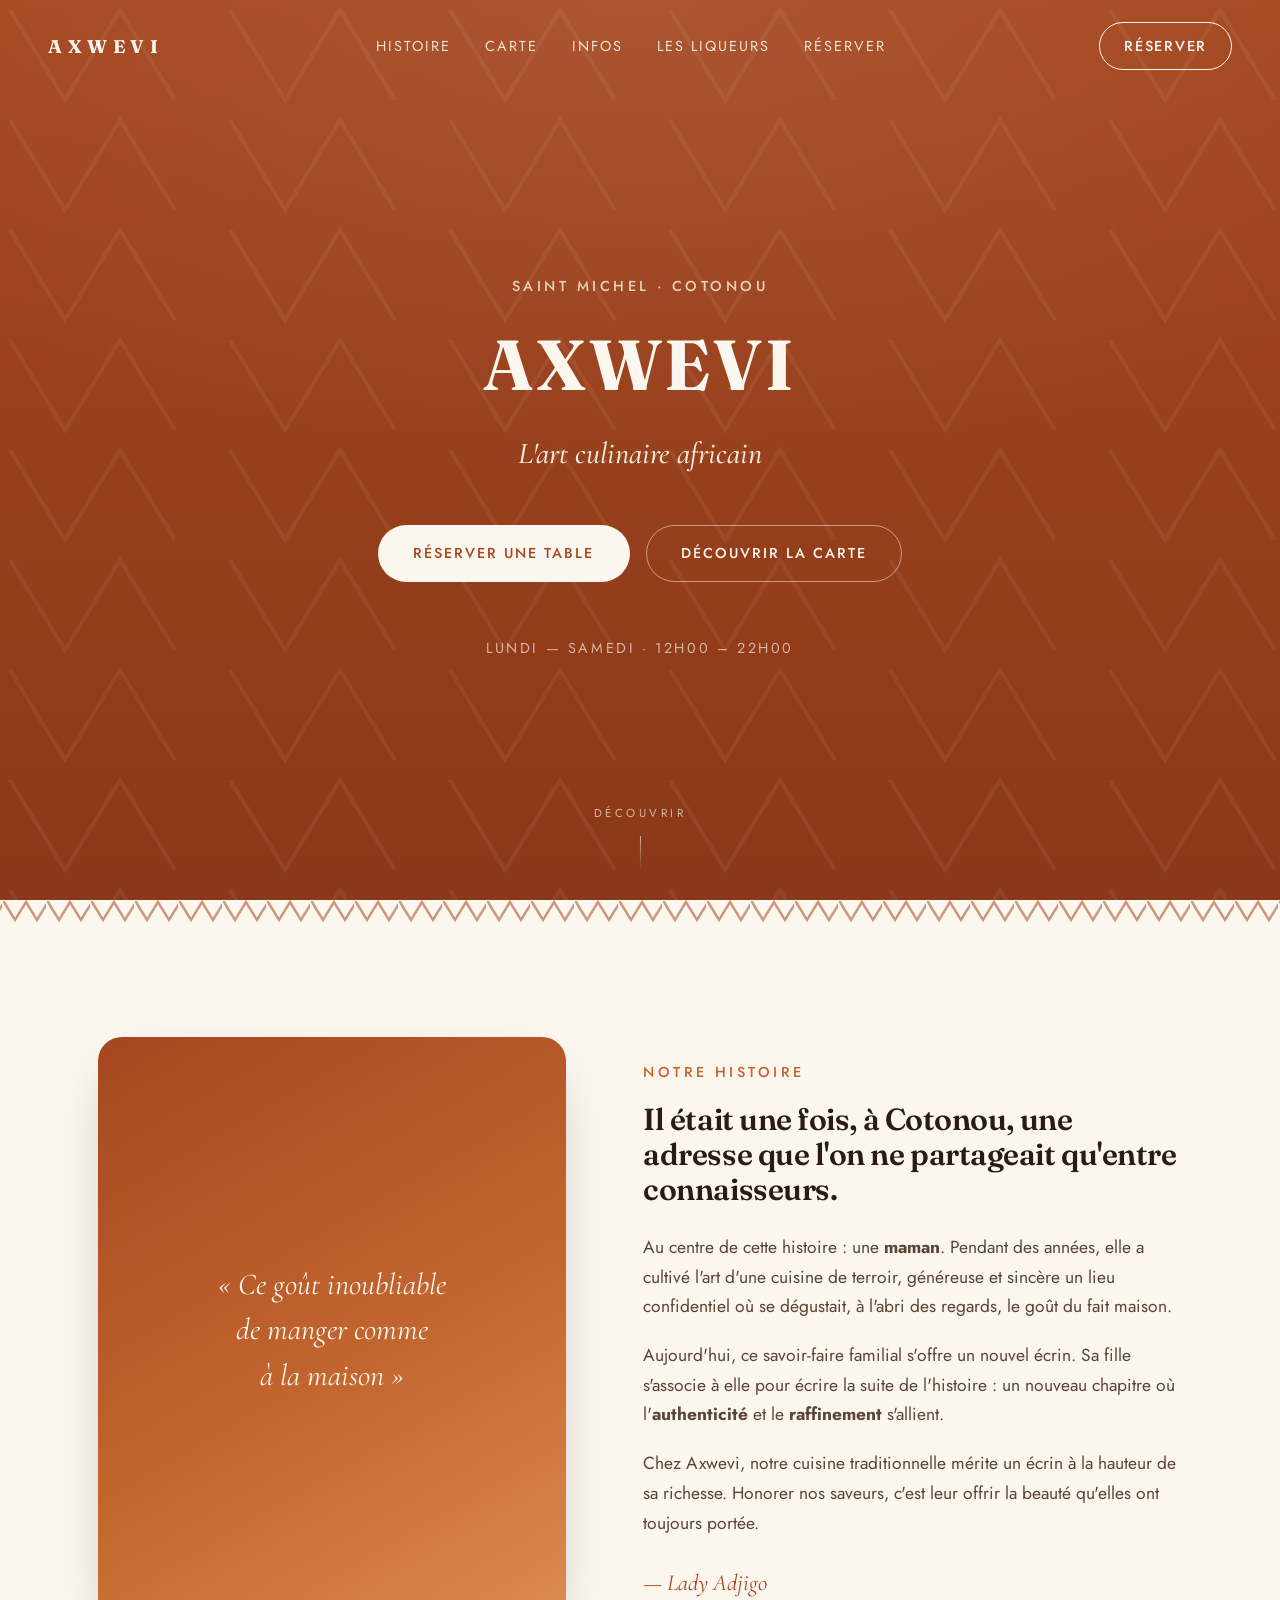
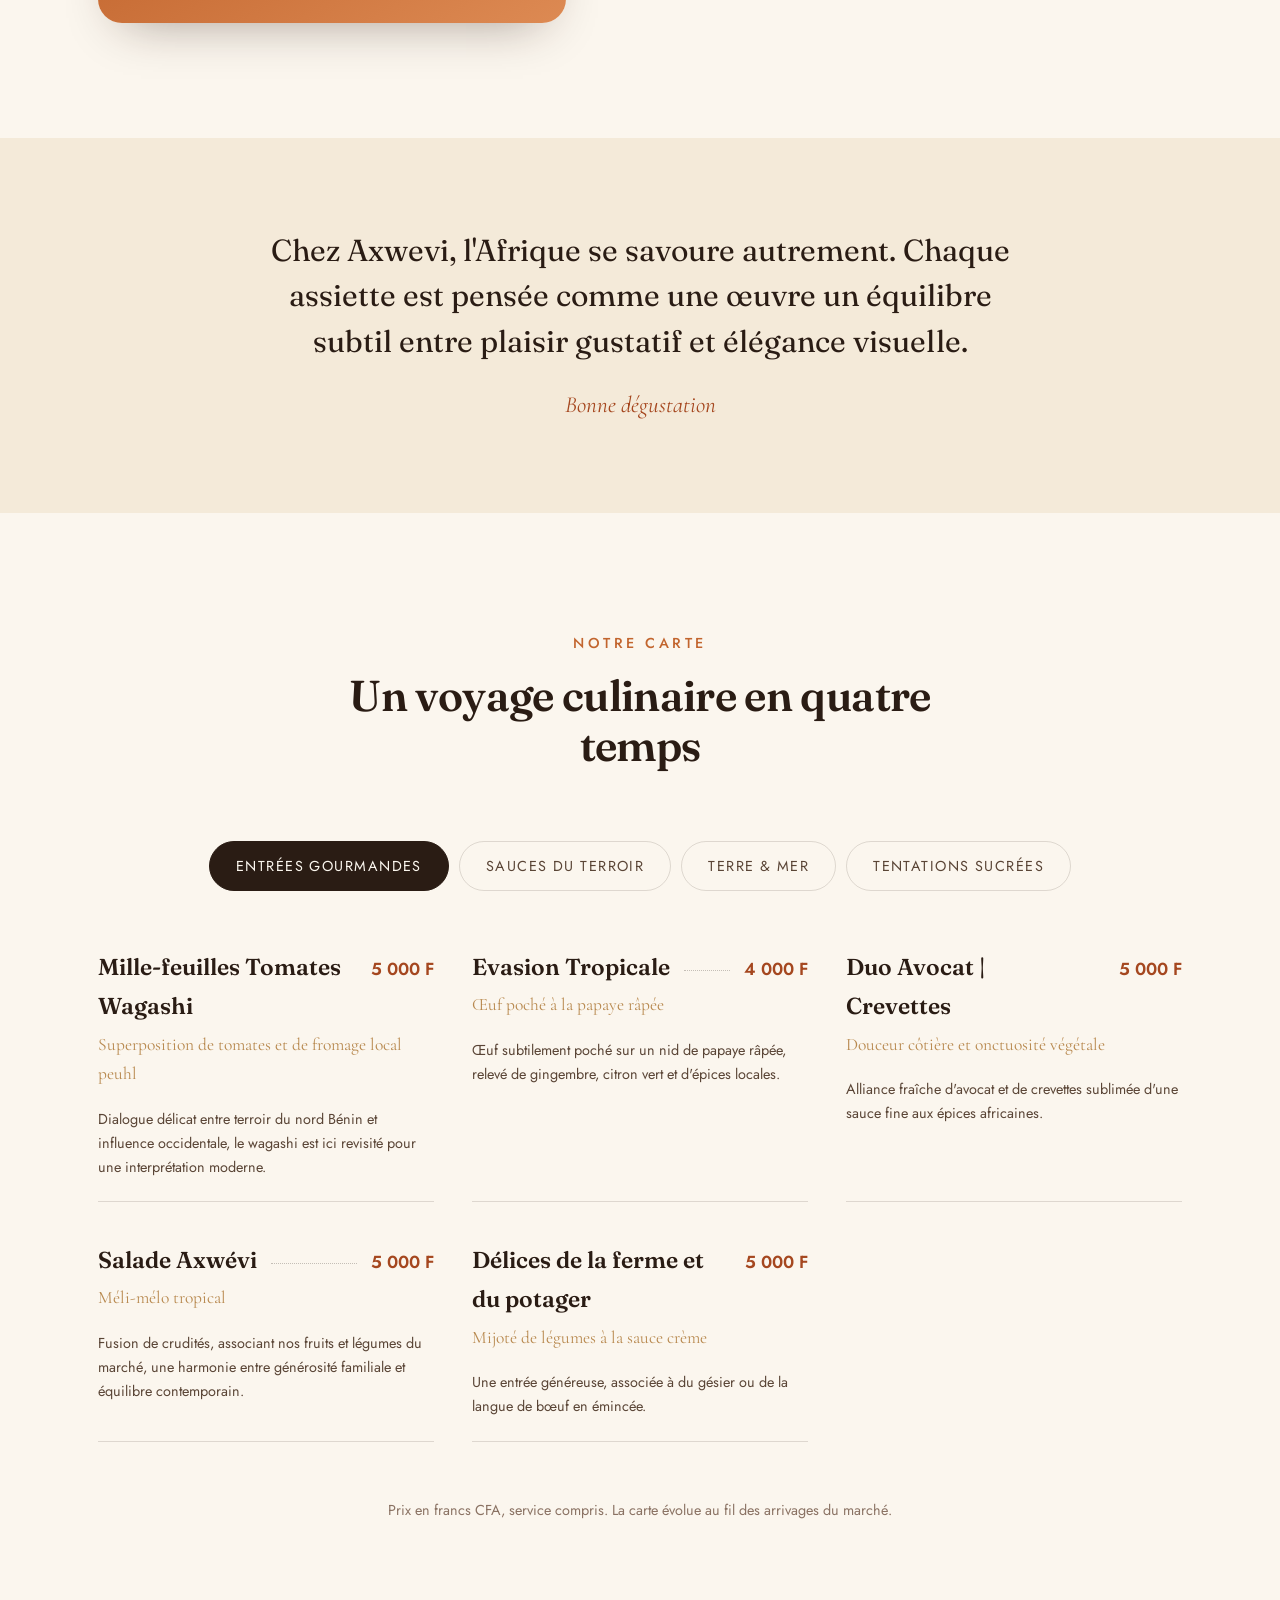
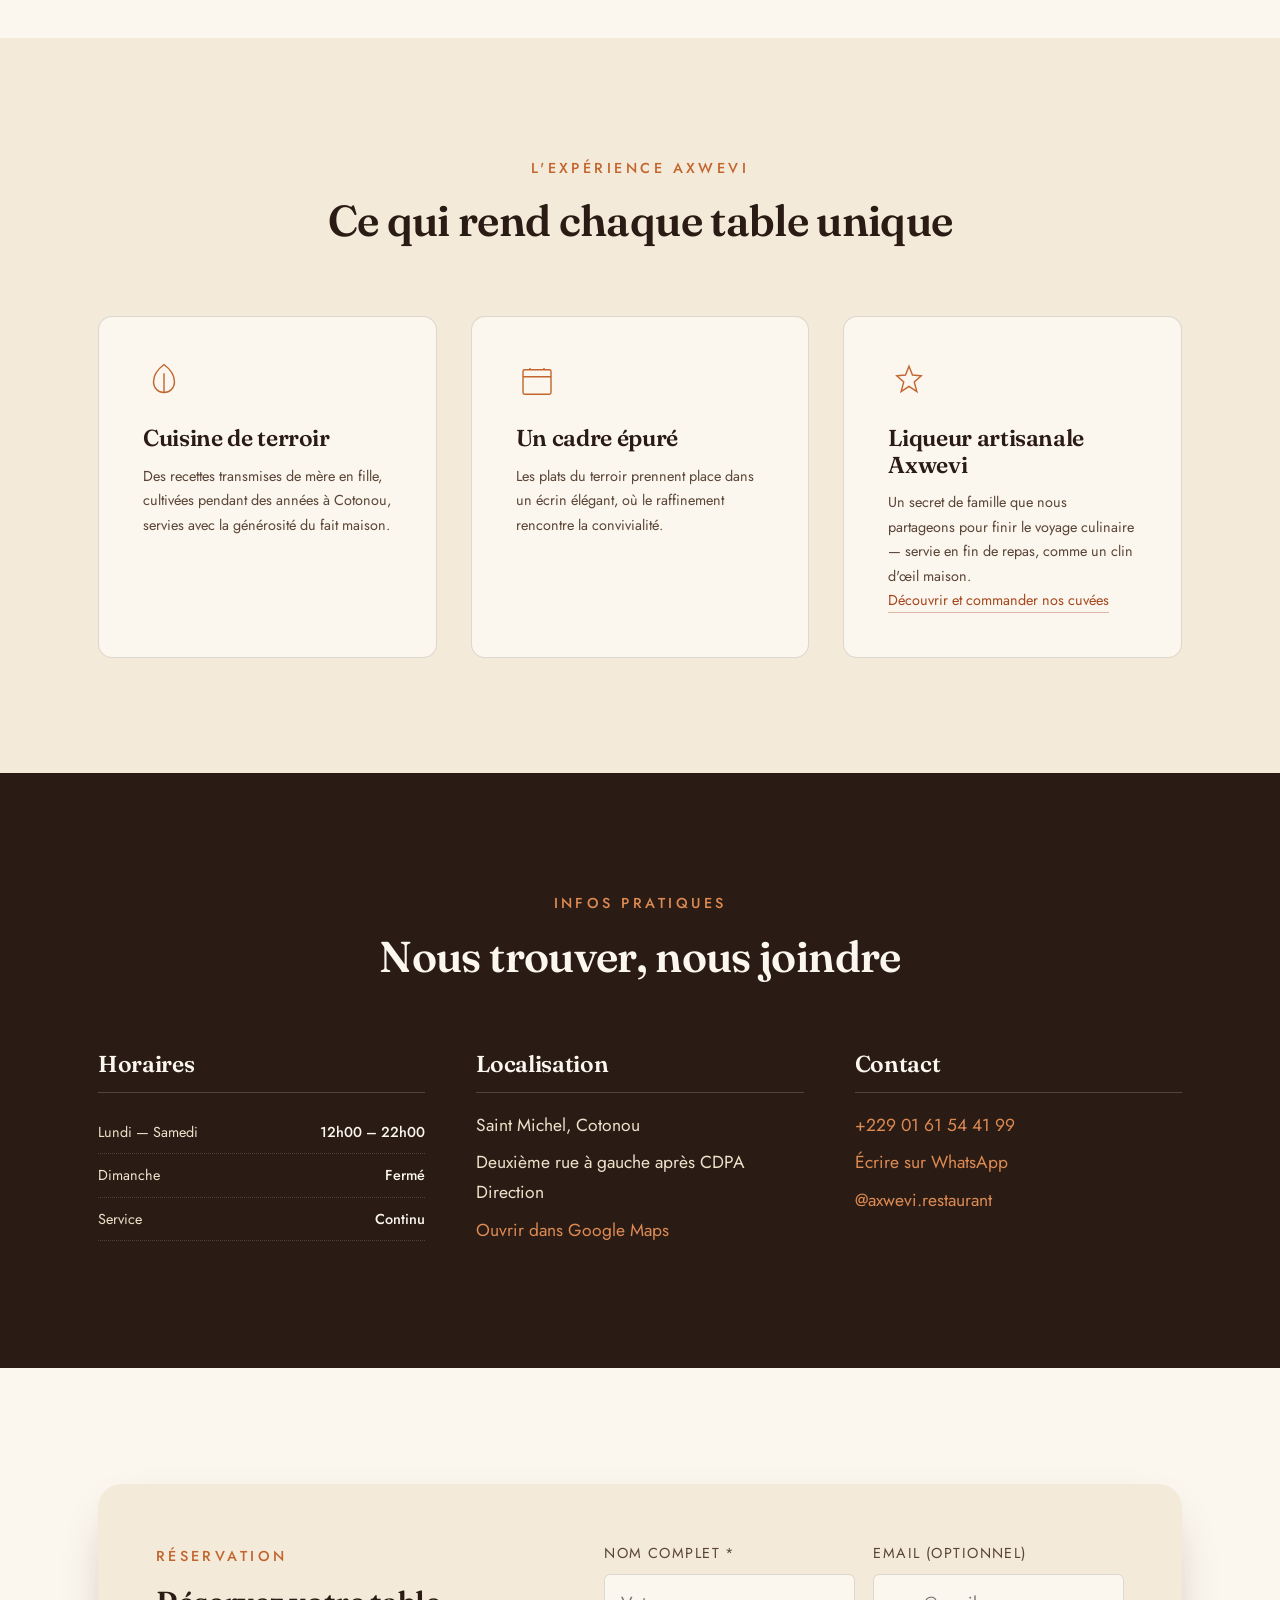
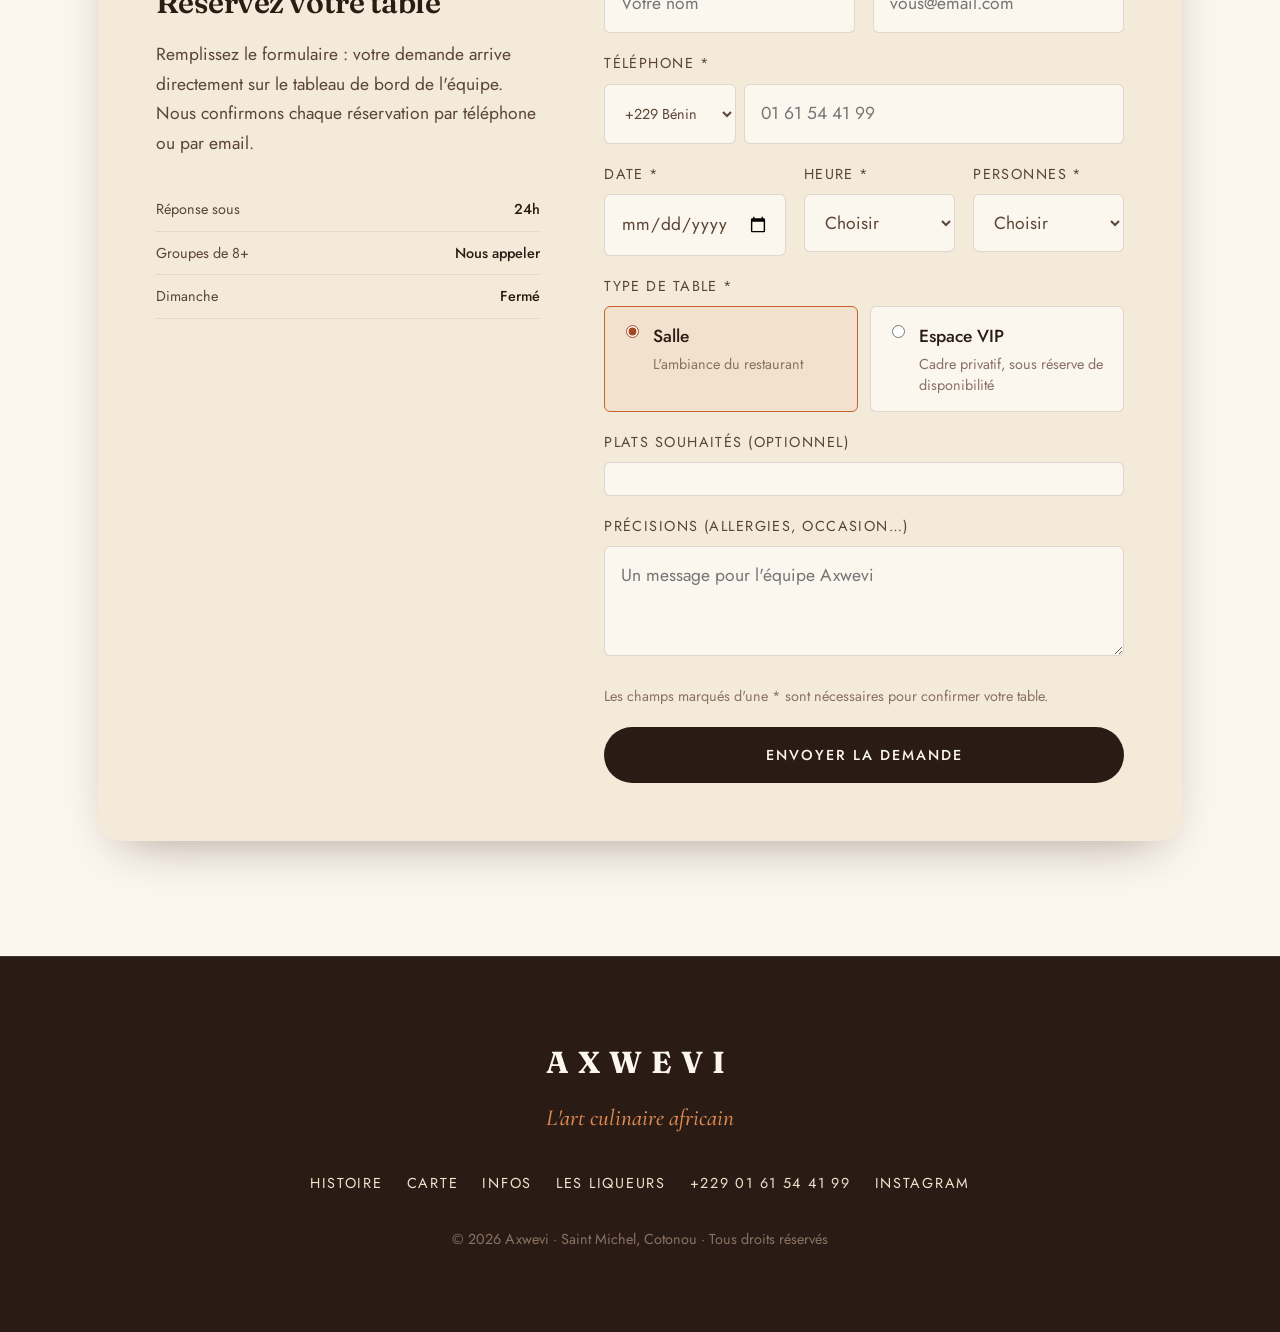
==== commit 704c5237: "Ajoute la boutique de liqueurs et son suivi de commandes Axwevi vend trois cuvees artisanales, jusqu" ====
--- a/index.html
+++ b/index.html
@@ -24,8 +24,8 @@
 <link rel="preconnect" href="https://fonts.gstatic.com" crossorigin>
 <link href="https://fonts.googleapis.com/css2?family=Fraunces:ital,opsz,wght@0,9..144,400;0,9..144,500;0,9..144,600;0,9..144,700;1,9..144,500&family=Cormorant+Garamond:ital,wght@1,500&family=Jost:wght@400;500;600&display=swap" rel="stylesheet">
 
-<link rel="stylesheet" href="assets/css/tokens.css?v=20260924c">
-<link rel="stylesheet" href="assets/css/site.css?v=20260924c">
+<link rel="stylesheet" href="assets/css/tokens.css?v=20260924g">
+<link rel="stylesheet" href="assets/css/site.css?v=20260924g">
 
 <!-- Fiche établissement pour Google -->
 <script type="application/ld+json">
@@ -73,6 +73,7 @@
     <li><a href="#histoire">Histoire</a></li>
     <li><a href="#menu">Carte</a></li>
     <li><a href="#infos">Infos</a></li>
+    <li><a href="liqueurs.html">Les liqueurs</a></li>
     <li><a href="#reserver">Réserver</a></li>
   </ul>
 
@@ -430,6 +431,7 @@
           <svg class="sig-card__icon" viewBox="0 0 48 48" fill="none" stroke="currentColor" stroke-width="1.6" aria-hidden="true"><path d="M24 6l4 10 10 1-8 7 3 11-9-6-9 6 3-11-8-7 10-1z"/></svg>
           <h3>Liqueur artisanale Axwevi</h3>
           <p>Un secret de famille que nous partageons pour finir le voyage culinaire — servie en fin de repas, comme un clin d'œil maison.</p>
+          <p class="sig-card__link"><a href="liqueurs.html">Découvrir et commander nos cuvées</a></p>
         </div>
       </div>
     </div>
@@ -590,6 +592,7 @@
       <li><a href="#histoire">Histoire</a></li>
       <li><a href="#menu">Carte</a></li>
       <li><a href="#infos">Infos</a></li>
+      <li><a href="liqueurs.html">Les liqueurs</a></li>
       <li><a href="tel:+2290161544199">+229 01 61 54 41 99</a></li>
       <li><a href="https://www.instagram.com/axwevi.restaurant/" target="_blank" rel="noopener">Instagram</a></li>
     </ul>
@@ -597,7 +600,9 @@
   </div>
 </footer>
 
-<script src="assets/js/config.js?v=20260924c"></script>
-<script src="assets/js/site.js?v=20260924c"></script>
+<script src="assets/js/config.js?v=20260924g"></script>
+<script src="assets/js/phone.js?v=20260924g"></script>
+<script src="assets/js/nav.js?v=20260924g"></script>
+<script src="assets/js/site.js?v=20260924g"></script>
 </body>
 </html>
--- a/assets/css/site.css
+++ b/assets/css/site.css
@@ -931,3 +931,20 @@
   .menu-panel[hidden] { display: block !important; }
   .dish { break-inside: avoid; }
 }
+
+/* Passerelle vers la boutique de liqueurs */
+.sig-card__link {
+  margin-top: 16px;
+  font-size: var(--step--1);
+}
+.sig-card__link a {
+  color: var(--terracotta-700);
+  text-decoration: none;
+  border-bottom: 1px solid rgba(165, 71, 31, 0.35);
+  padding-bottom: 2px;
+  transition: color var(--dur) var(--ease), border-color var(--dur) var(--ease);
+}
+.sig-card__link a:hover {
+  color: var(--terracotta-900);
+  border-bottom-color: var(--terracotta-900);
+}
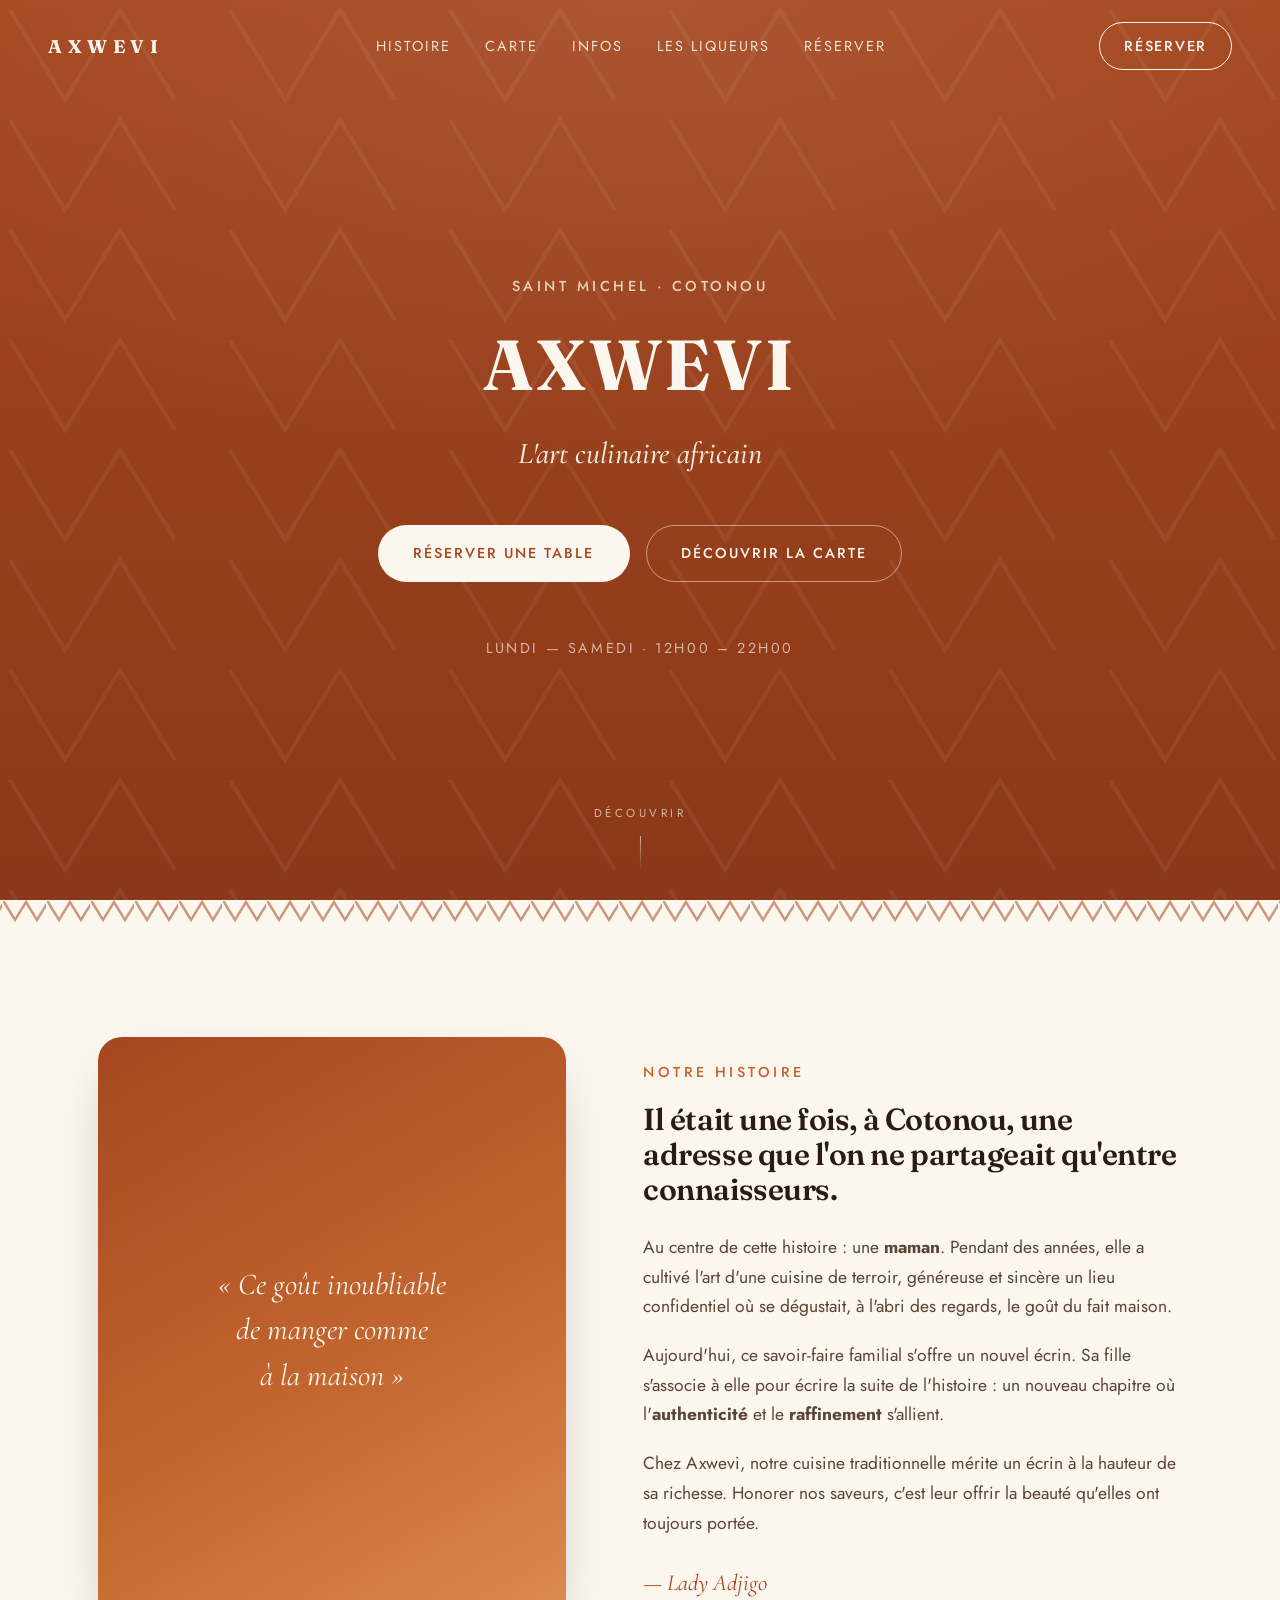
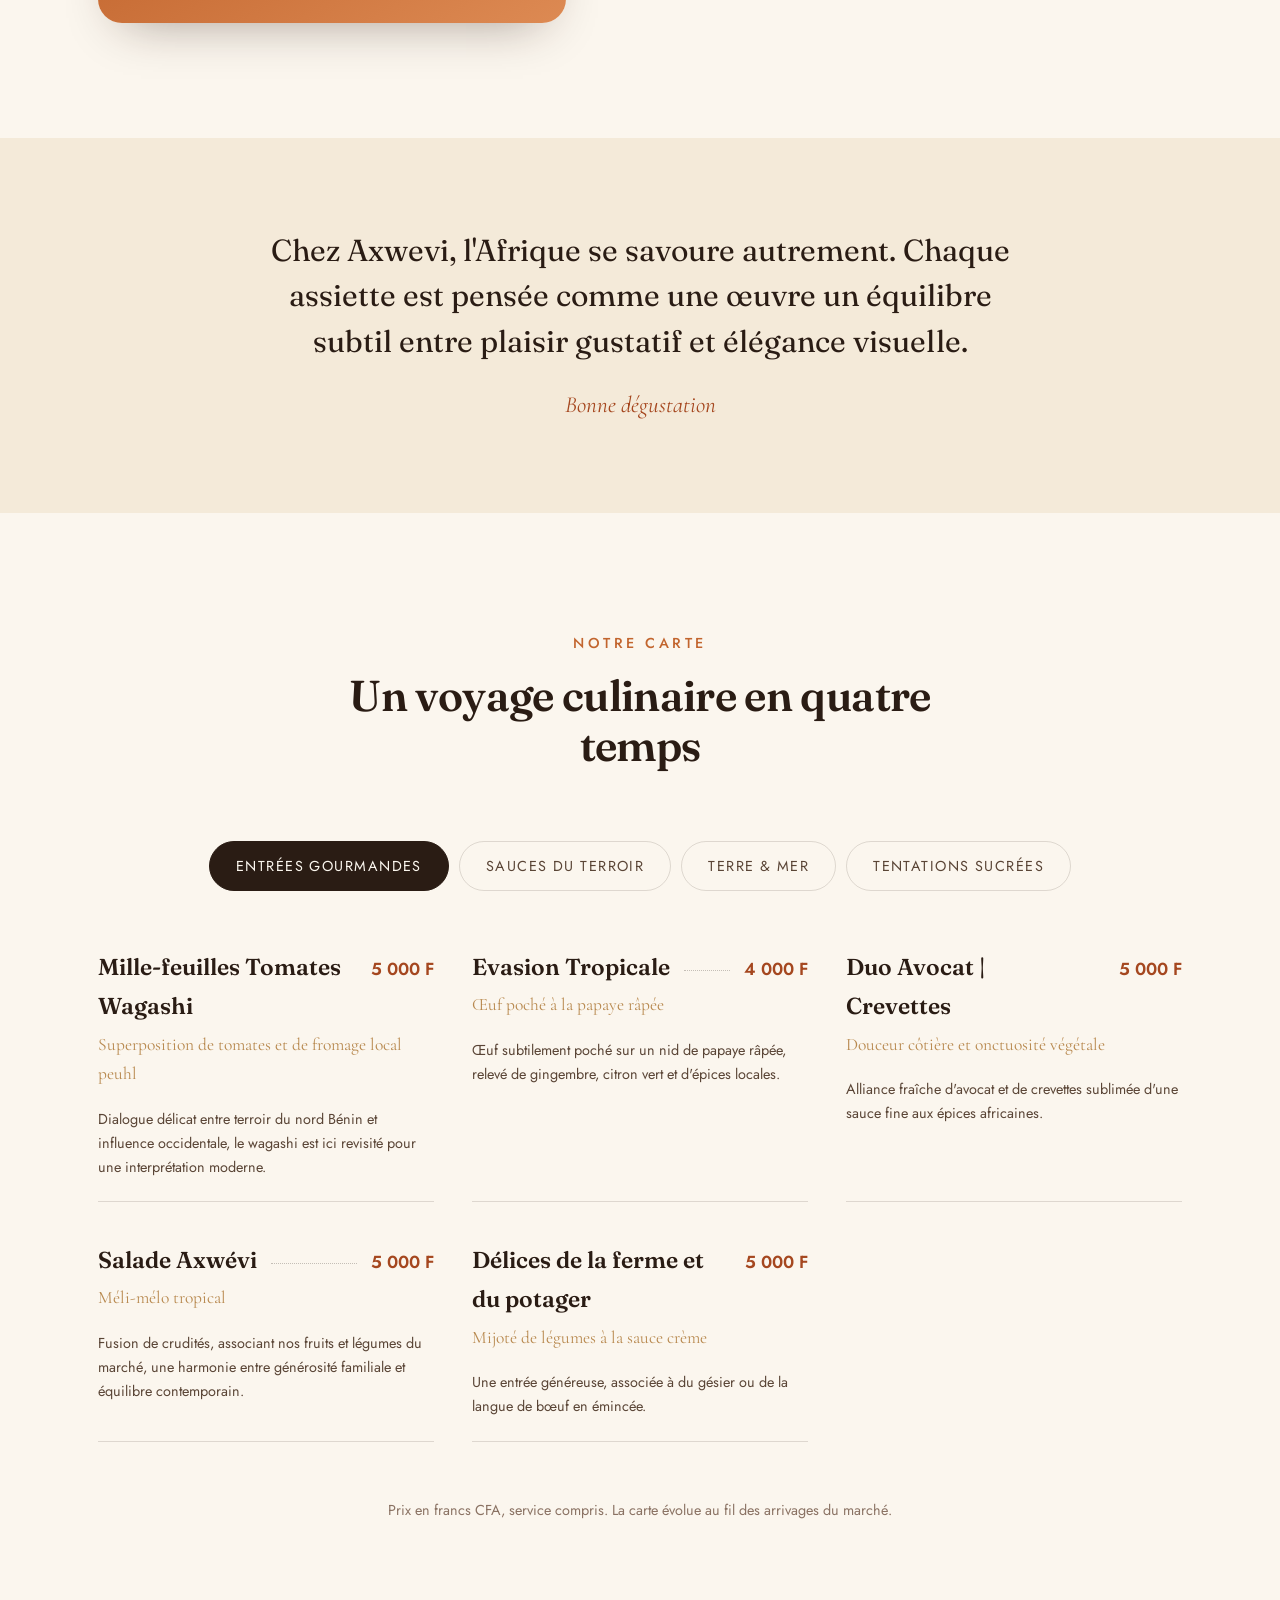
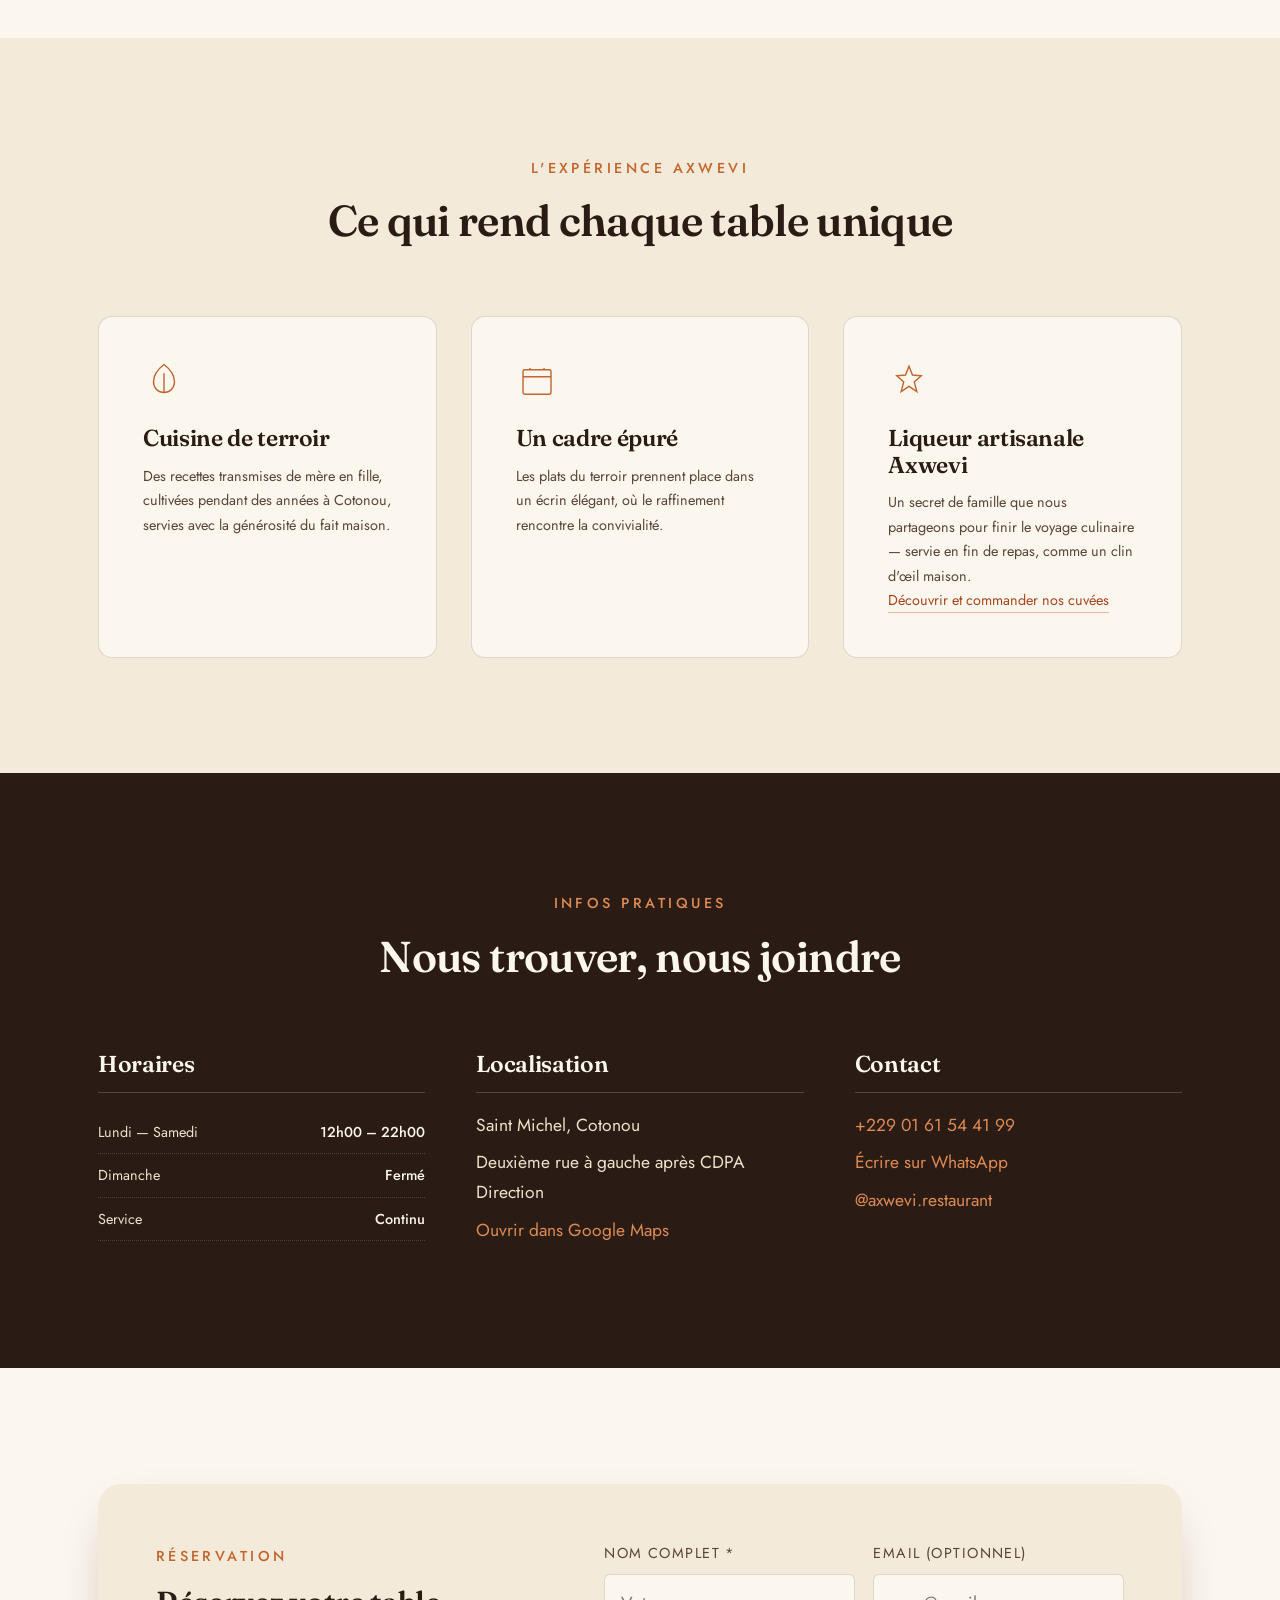
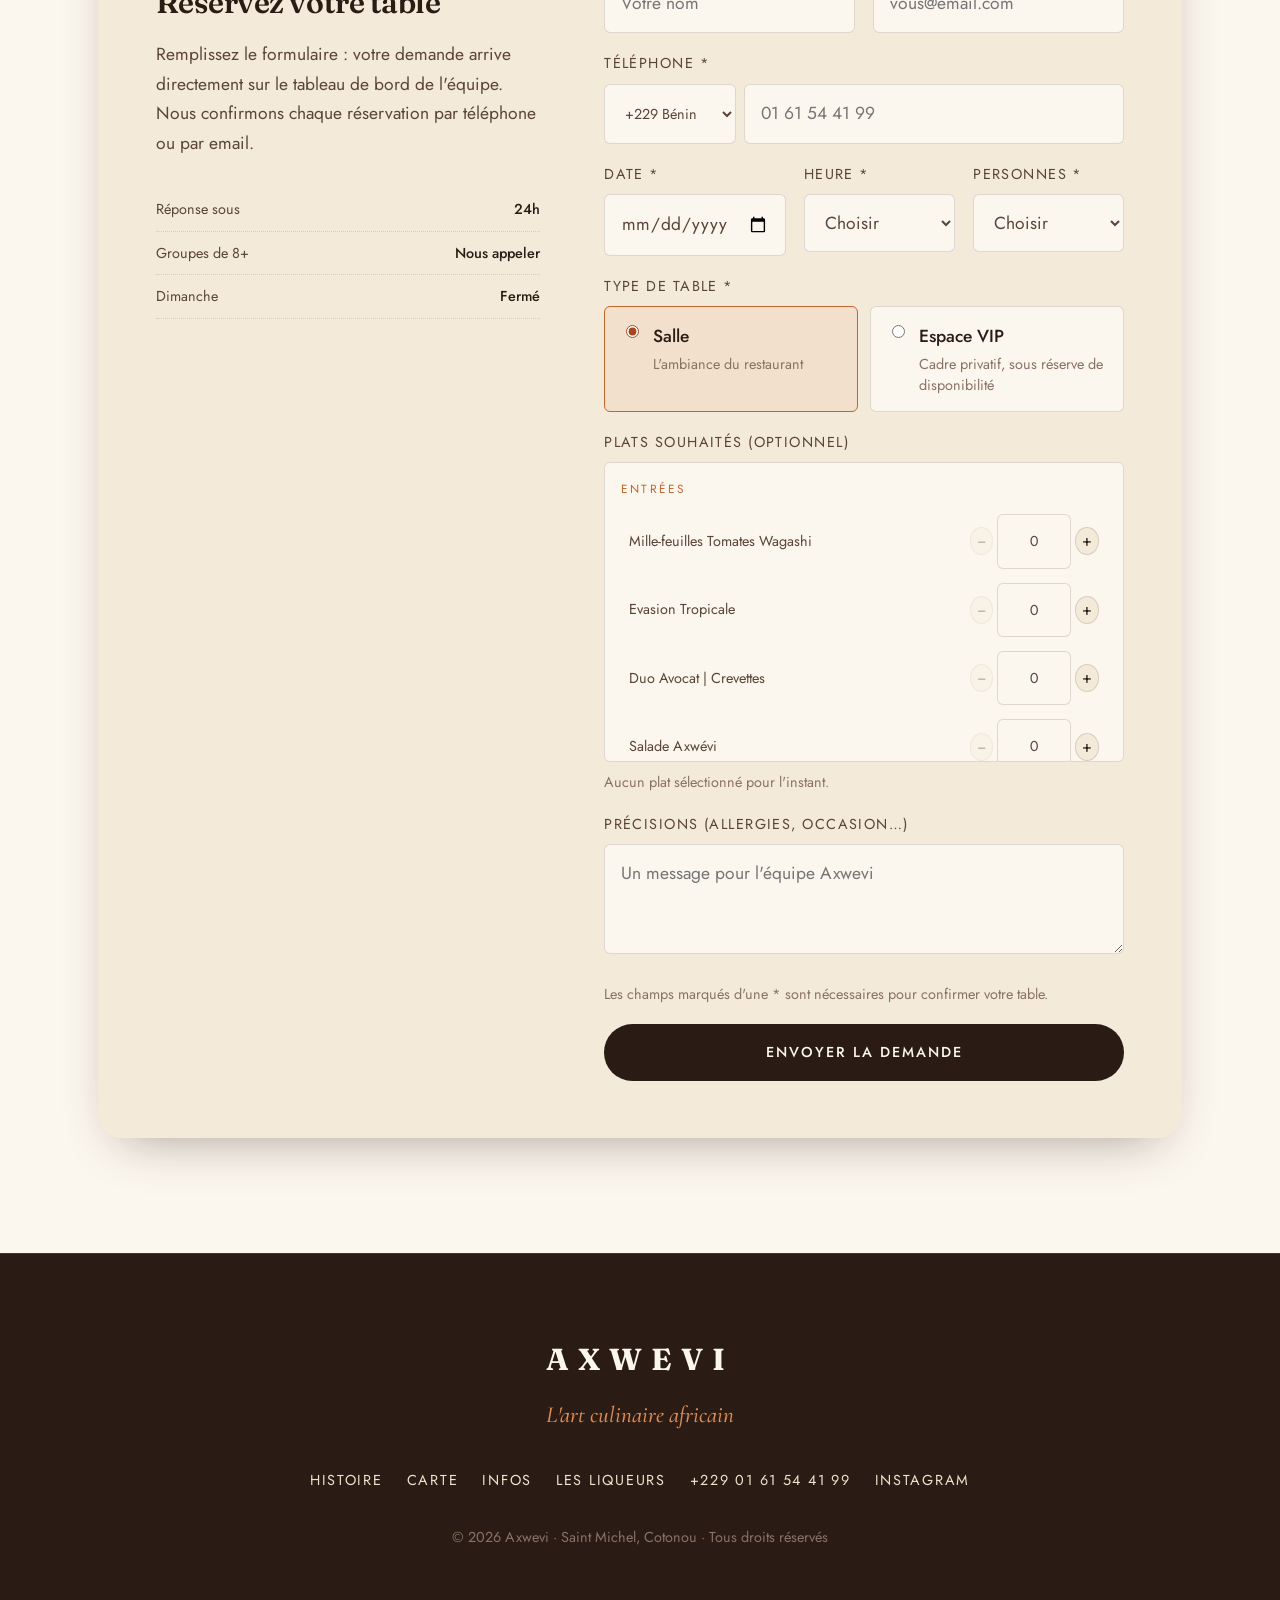
==== commit 1deec2fd: "Repare le decoupage de site.js qui avait emporte la carte et le formulaire Le premier decoupage born" ====
--- a/index.html
+++ b/index.html
@@ -24,8 +24,8 @@
 <link rel="preconnect" href="https://fonts.gstatic.com" crossorigin>
 <link href="https://fonts.googleapis.com/css2?family=Fraunces:ital,opsz,wght@0,9..144,400;0,9..144,500;0,9..144,600;0,9..144,700;1,9..144,500&family=Cormorant+Garamond:ital,wght@1,500&family=Jost:wght@400;500;600&display=swap" rel="stylesheet">
 
-<link rel="stylesheet" href="assets/css/tokens.css?v=20260924g">
-<link rel="stylesheet" href="assets/css/site.css?v=20260924g">
+<link rel="stylesheet" href="assets/css/tokens.css?v=20260924h">
+<link rel="stylesheet" href="assets/css/site.css?v=20260924h">
 
 <!-- Fiche établissement pour Google -->
 <script type="application/ld+json">
@@ -600,9 +600,9 @@
   </div>
 </footer>
 
-<script src="assets/js/config.js?v=20260924g"></script>
-<script src="assets/js/phone.js?v=20260924g"></script>
-<script src="assets/js/nav.js?v=20260924g"></script>
-<script src="assets/js/site.js?v=20260924g"></script>
+<script src="assets/js/config.js?v=20260924h"></script>
+<script src="assets/js/phone.js?v=20260924h"></script>
+<script src="assets/js/nav.js?v=20260924h"></script>
+<script src="assets/js/site.js?v=20260924h"></script>
 </body>
 </html>
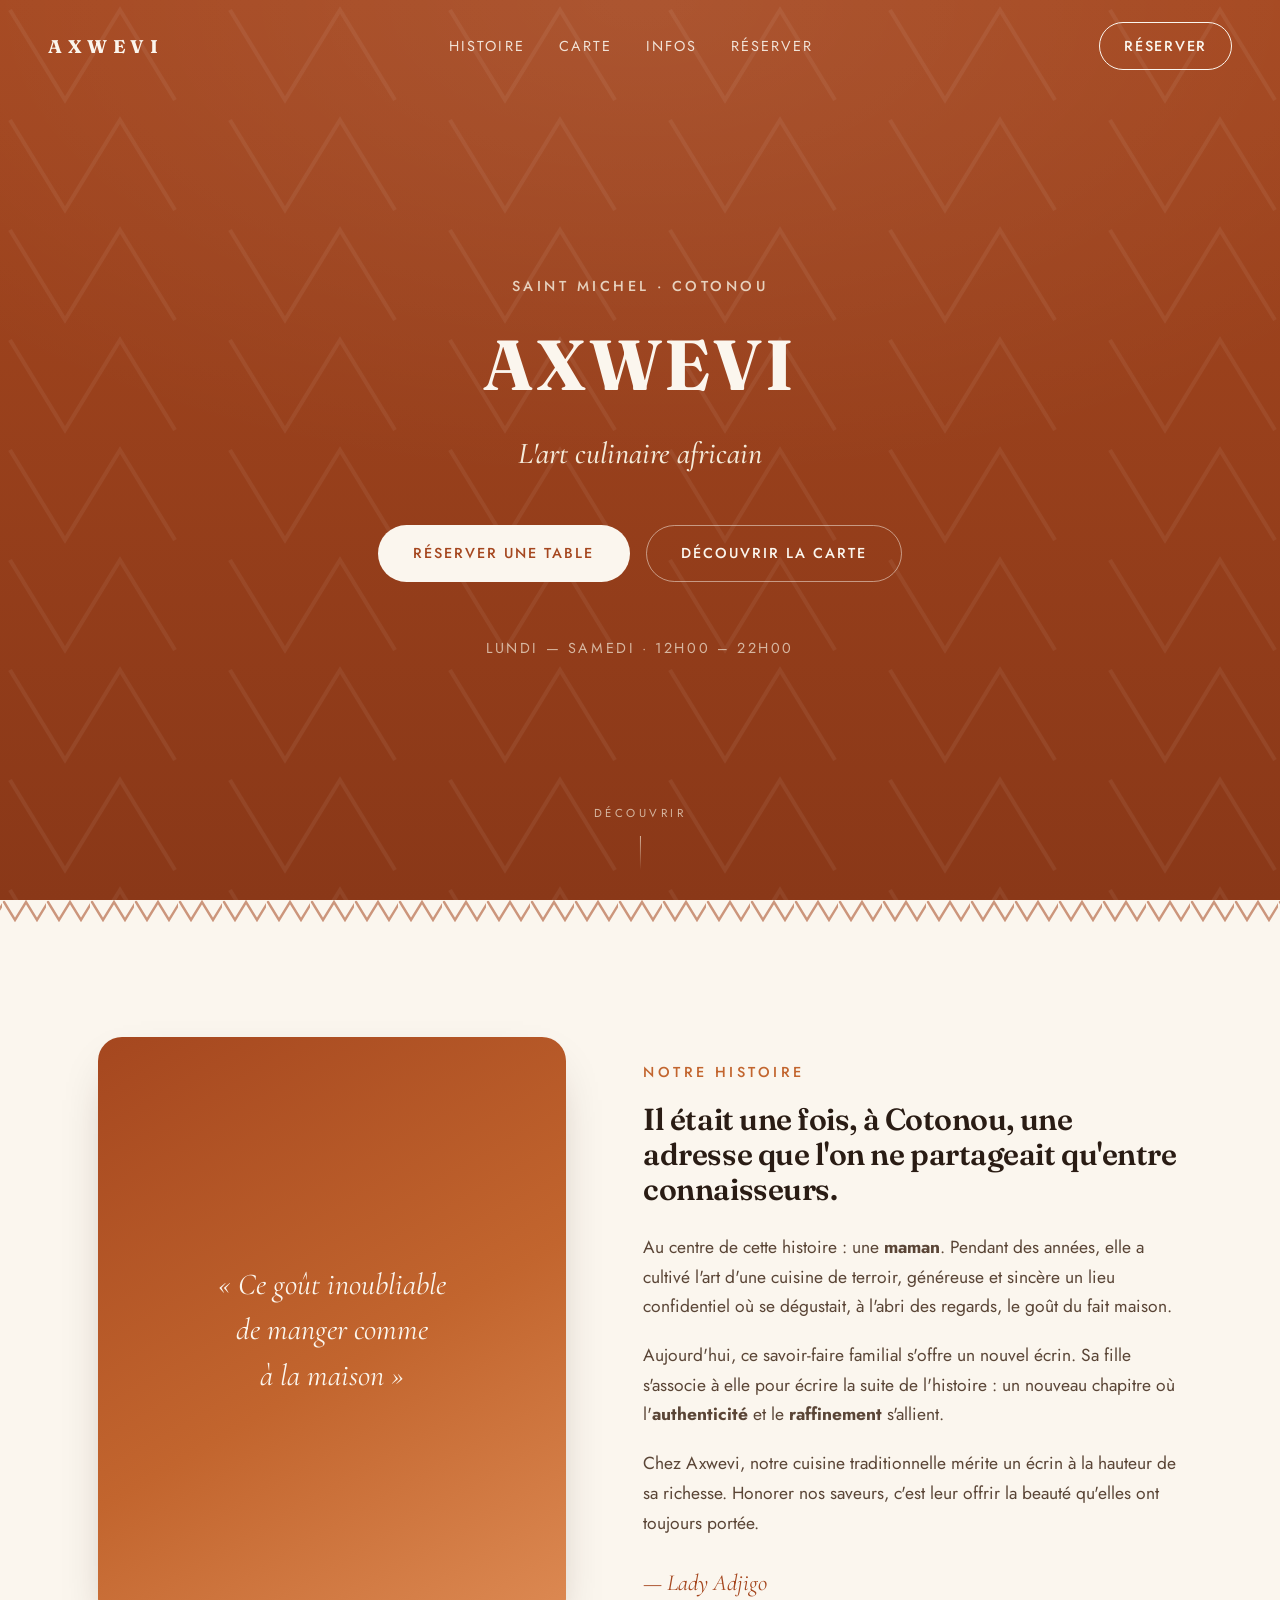
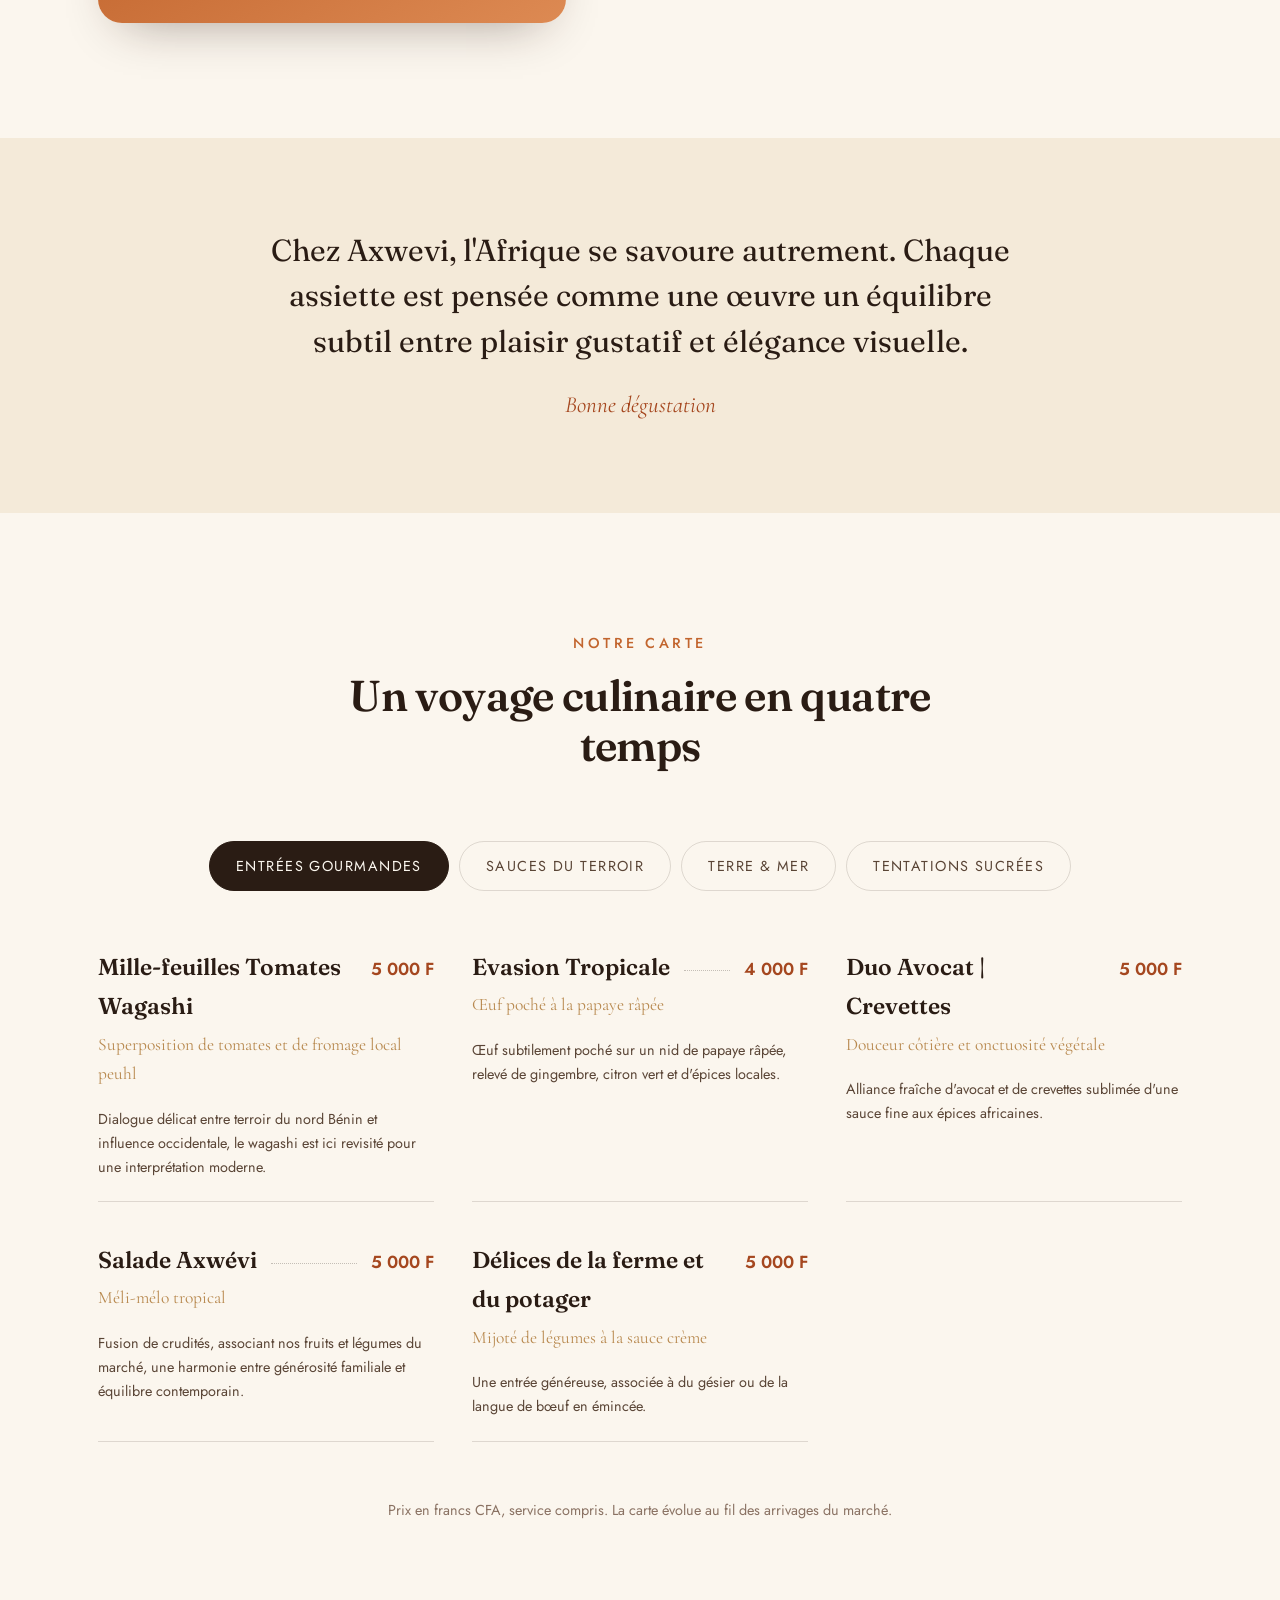
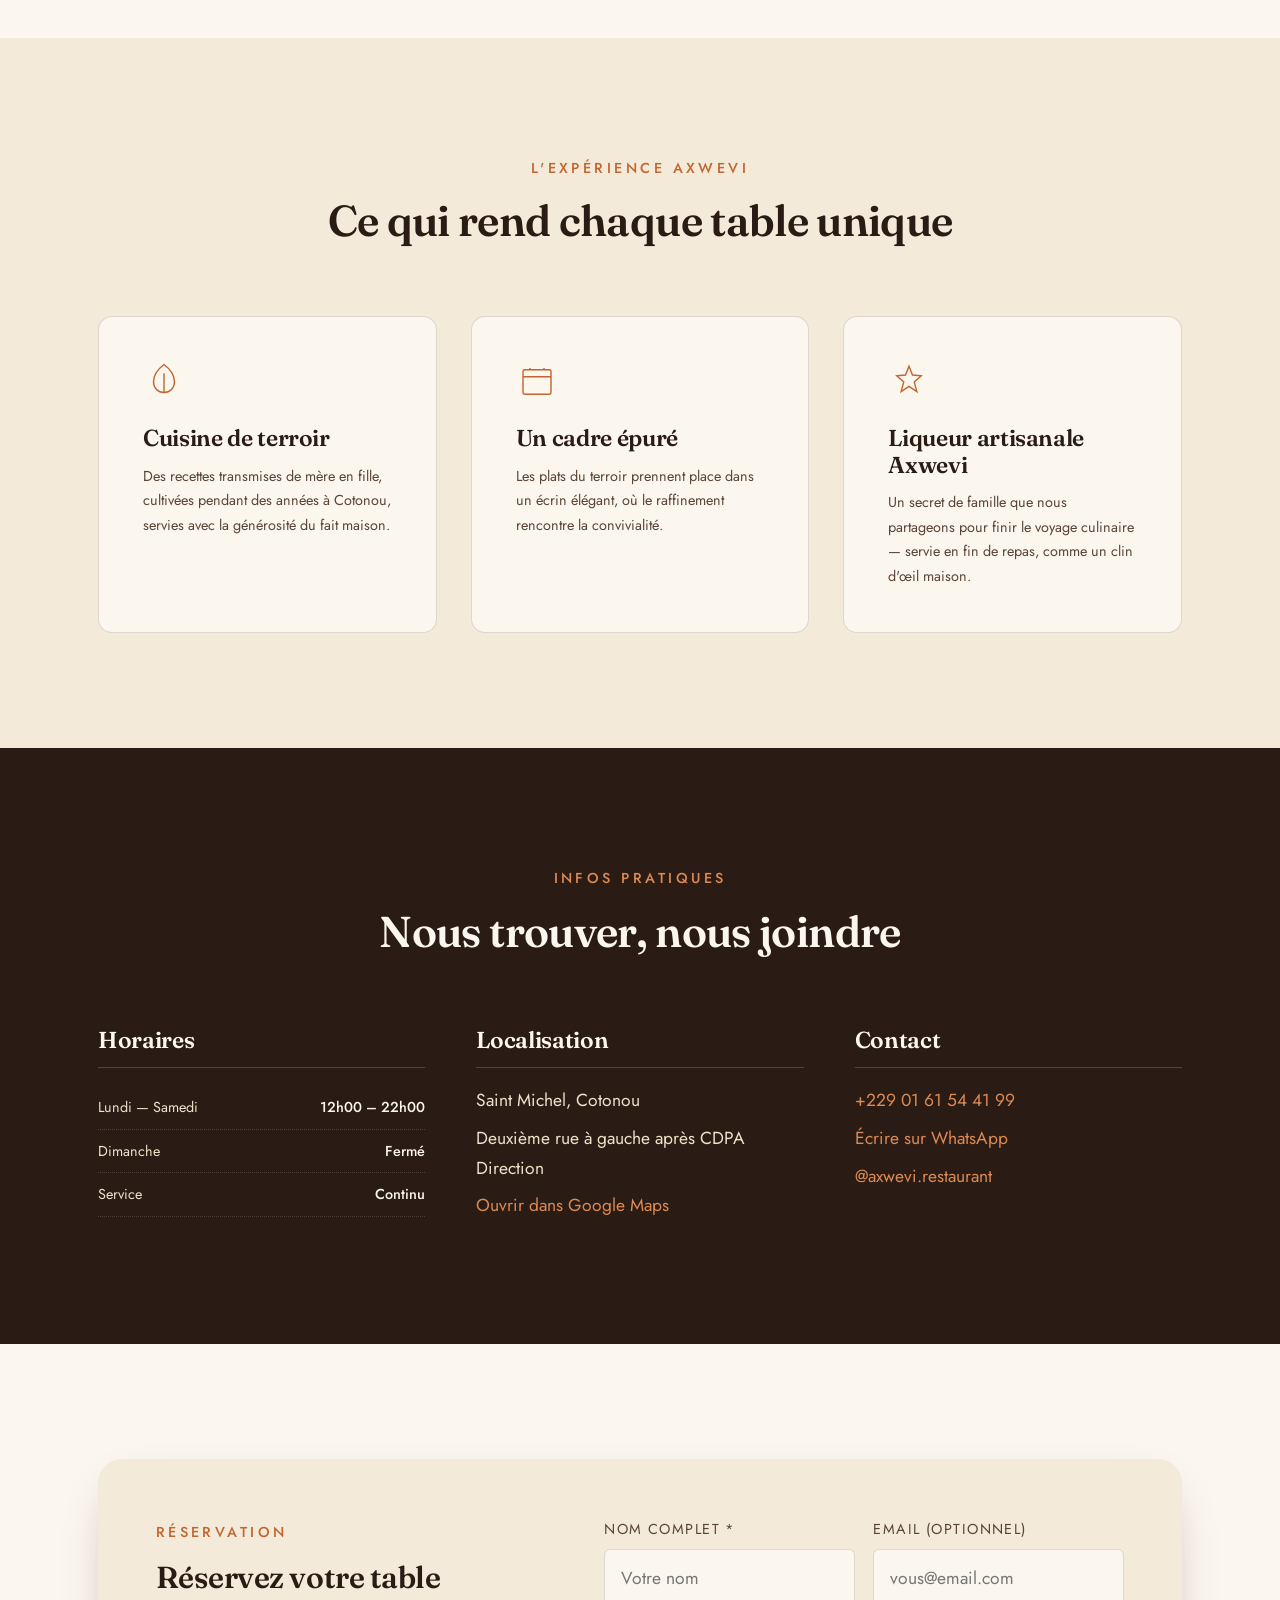
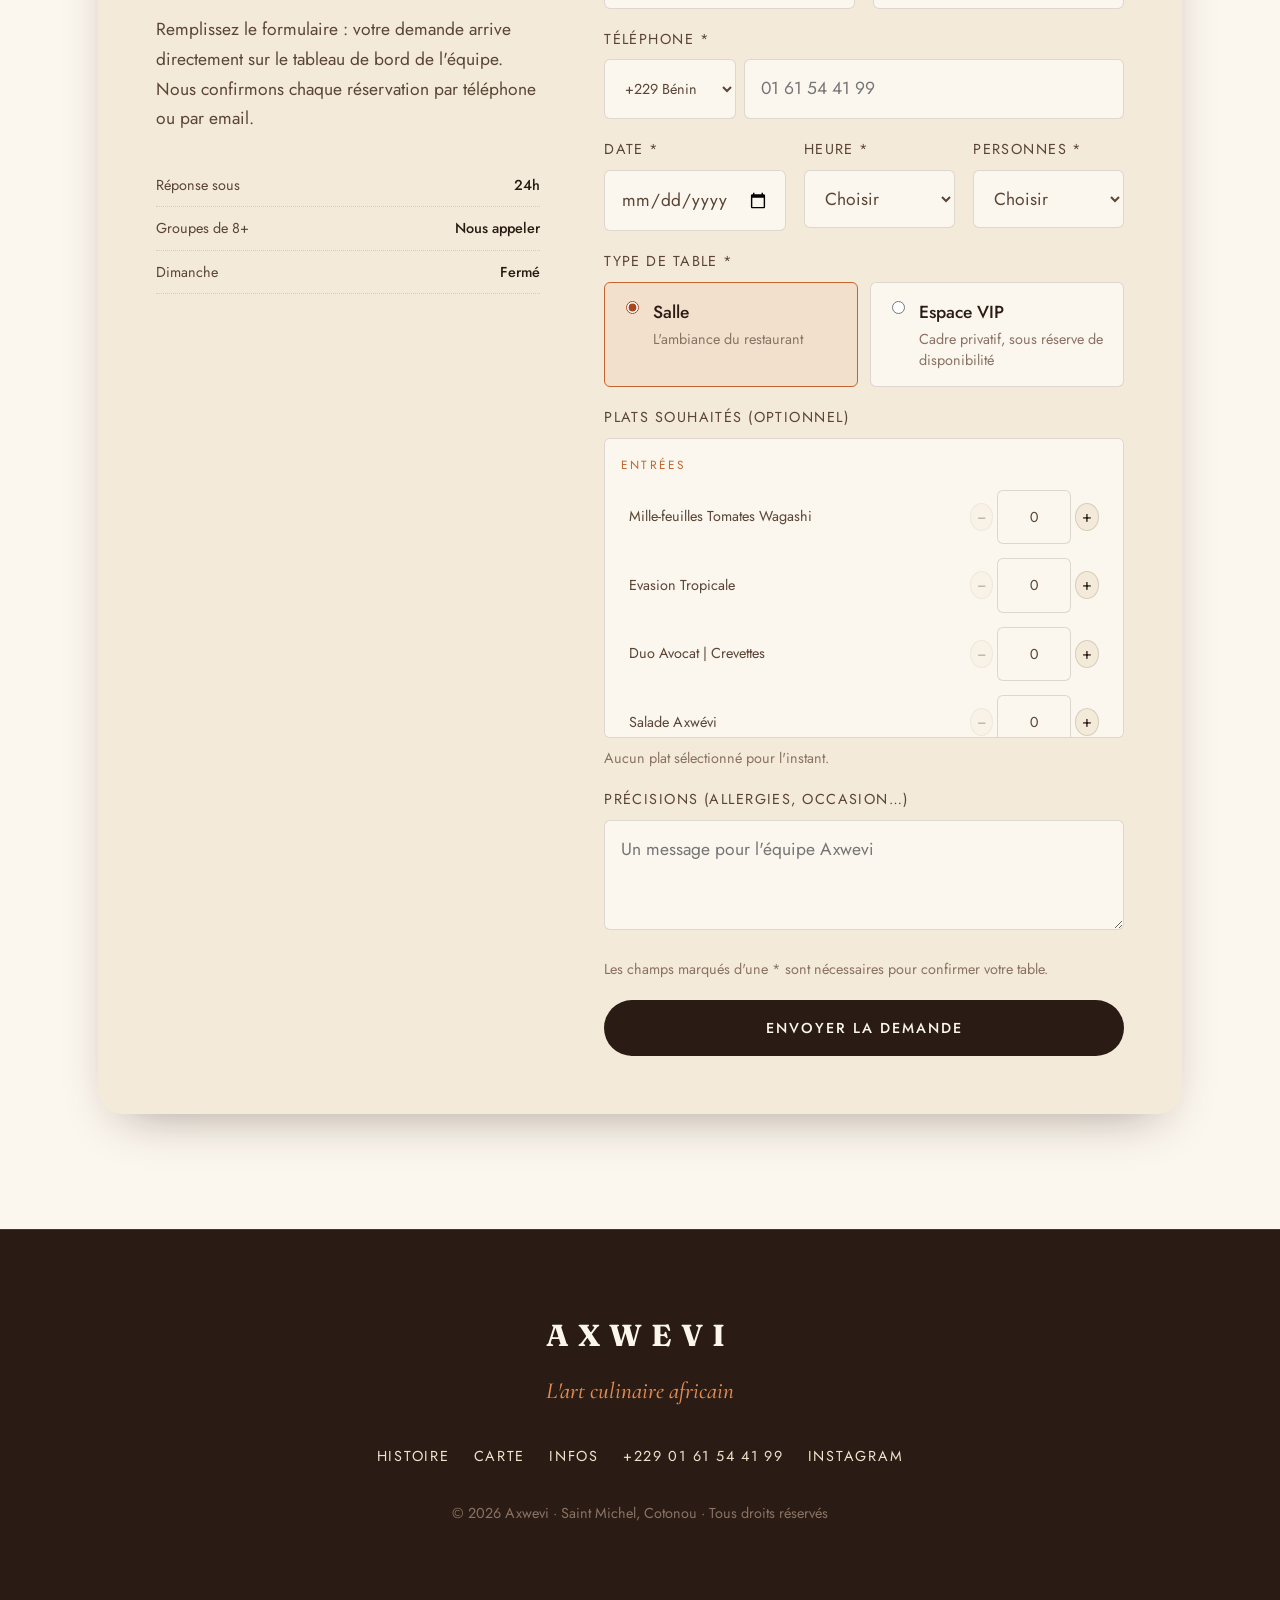
==== commit b9b3e78c: "Masque la page des liqueurs tant qu'elle n'est pas finie" ====
--- a/index.html
+++ b/index.html
@@ -24,8 +24,8 @@
 <link rel="preconnect" href="https://fonts.gstatic.com" crossorigin>
 <link href="https://fonts.googleapis.com/css2?family=Fraunces:ital,opsz,wght@0,9..144,400;0,9..144,500;0,9..144,600;0,9..144,700;1,9..144,500&family=Cormorant+Garamond:ital,wght@1,500&family=Jost:wght@400;500;600&display=swap" rel="stylesheet">
 
-<link rel="stylesheet" href="assets/css/tokens.css?v=20260924h">
-<link rel="stylesheet" href="assets/css/site.css?v=20260924h">
+<link rel="stylesheet" href="assets/css/tokens.css?v=20260924i">
+<link rel="stylesheet" href="assets/css/site.css?v=20260924i">
 
 <!-- Fiche établissement pour Google -->
 <script type="application/ld+json">
@@ -73,7 +73,9 @@
     <li><a href="#histoire">Histoire</a></li>
     <li><a href="#menu">Carte</a></li>
     <li><a href="#infos">Infos</a></li>
+    <!-- Liqueurs masquées tant que la page n'est pas finie
     <li><a href="liqueurs.html">Les liqueurs</a></li>
+    -->
     <li><a href="#reserver">Réserver</a></li>
   </ul>
 
@@ -431,7 +433,9 @@
           <svg class="sig-card__icon" viewBox="0 0 48 48" fill="none" stroke="currentColor" stroke-width="1.6" aria-hidden="true"><path d="M24 6l4 10 10 1-8 7 3 11-9-6-9 6 3-11-8-7 10-1z"/></svg>
           <h3>Liqueur artisanale Axwevi</h3>
           <p>Un secret de famille que nous partageons pour finir le voyage culinaire — servie en fin de repas, comme un clin d'œil maison.</p>
+          <!-- Liqueurs masquées tant que la page n'est pas finie
           <p class="sig-card__link"><a href="liqueurs.html">Découvrir et commander nos cuvées</a></p>
+          -->
         </div>
       </div>
     </div>
@@ -592,7 +596,9 @@
       <li><a href="#histoire">Histoire</a></li>
       <li><a href="#menu">Carte</a></li>
       <li><a href="#infos">Infos</a></li>
+      <!-- Liqueurs masquées tant que la page n'est pas finie
       <li><a href="liqueurs.html">Les liqueurs</a></li>
+      -->
       <li><a href="tel:+2290161544199">+229 01 61 54 41 99</a></li>
       <li><a href="https://www.instagram.com/axwevi.restaurant/" target="_blank" rel="noopener">Instagram</a></li>
     </ul>
@@ -600,9 +606,9 @@
   </div>
 </footer>
 
-<script src="assets/js/config.js?v=20260924h"></script>
-<script src="assets/js/phone.js?v=20260924h"></script>
-<script src="assets/js/nav.js?v=20260924h"></script>
-<script src="assets/js/site.js?v=20260924h"></script>
+<script src="assets/js/config.js?v=20260924i"></script>
+<script src="assets/js/phone.js?v=20260924i"></script>
+<script src="assets/js/nav.js?v=20260924i"></script>
+<script src="assets/js/site.js?v=20260924i"></script>
 </body>
 </html>
